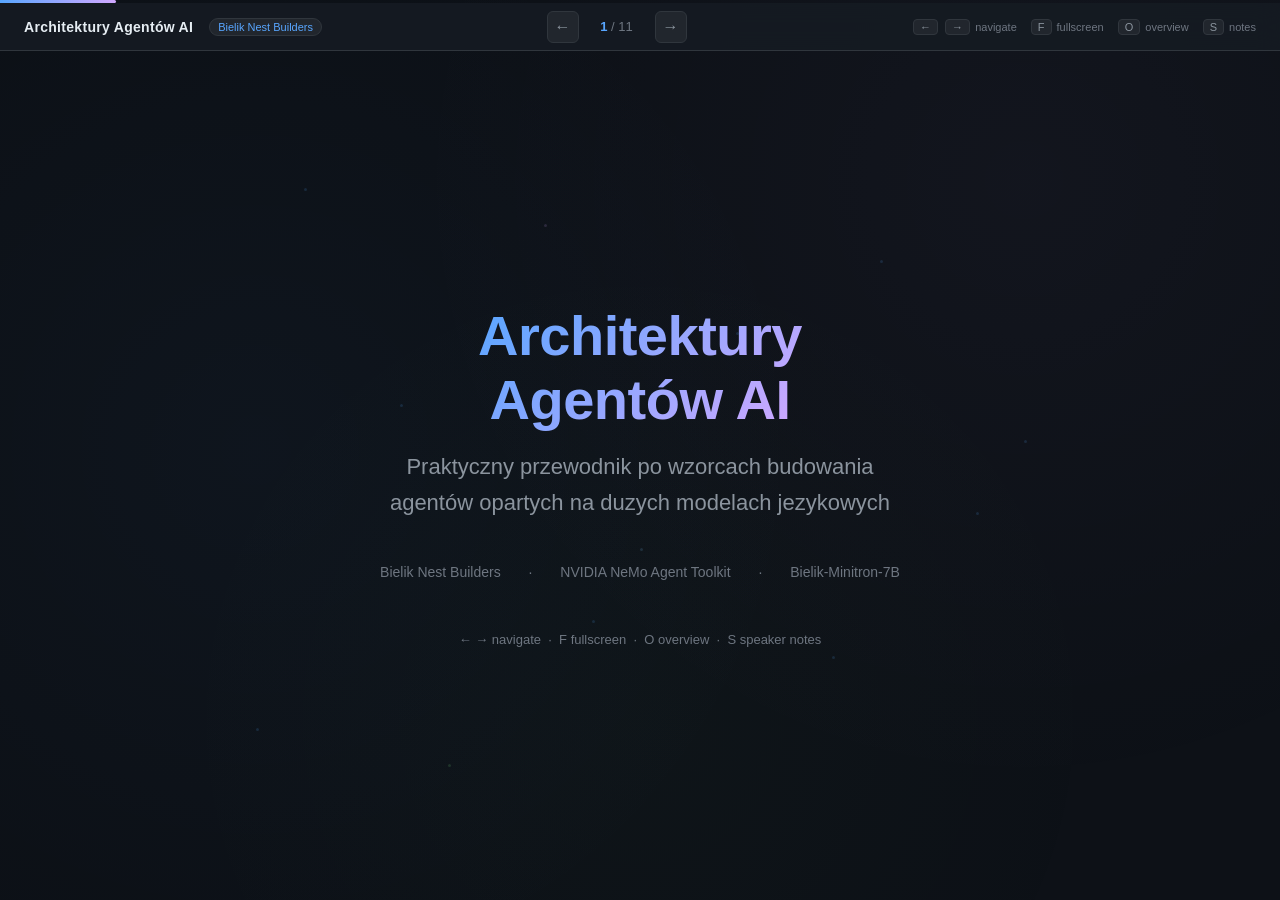
==== slides/presentation.html @ 04ffbb3c "slides" ====
<!DOCTYPE html>
<html lang="pl">
<head>
  <meta charset="UTF-8">
  <meta name="viewport" content="width=device-width, initial-scale=1.0">
  <title>Agent Architectures — Presentation</title>
  <meta name="description" content="Praktyczny przewodnik po wzorcach budowania agentow AI">
  <style>
/* ═══════════════════════════════════════════════
   Agent Architectures — Presentation Theme
   Dark theme inspired by GitHub Dark + AI vibes
   Enhanced with fragments, animations, speaker notes
   ═══════════════════════════════════════════════ */

:root {
  /* Core palette */
  --bg-primary: #0d1117;
  --bg-secondary: #161b22;
  --bg-tertiary: #21262d;
  --bg-code: #0d1117;

  /* Text */
  --text-primary: #e6edf3;
  --text-secondary: #8b949e;
  --text-muted: #6e7681;

  /* Accents */
  --accent-blue: #58a6ff;
  --accent-green: #7ee787;
  --accent-orange: #f0883e;
  --accent-red: #ff7b72;
  --accent-purple: #d2a8ff;
  --accent-cyan: #79c0ff;
  --accent-yellow: #e3b341;

  /* Borders */
  --border-default: #30363d;
  --border-muted: #21262d;

  /* Sizing */
  --slide-max-width: 960px;
  --slide-padding: 60px;
  --nav-height: 48px;

  /* Transitions */
  --transition-fast: 150ms ease;
  --transition-slide: 400ms cubic-bezier(0.16, 1, 0.3, 1);
}

/* ─── Reset & Base ─────────────────────────── */

*, *::before, *::after {
  margin: 0;
  padding: 0;
  box-sizing: border-box;
}

html, body {
  height: 100%;
  overflow: hidden;
  font-family: -apple-system, BlinkMacSystemFont, 'Segoe UI', 'Noto Sans',
    Helvetica, Arial, sans-serif, 'Apple Color Emoji', 'Segoe UI Emoji';
  background: var(--bg-primary);
  color: var(--text-primary);
  -webkit-font-smoothing: antialiased;
  -moz-osx-font-smoothing: grayscale;
}

/* ─── Animated Background Grid ─────────────── */

body::before {
  content: '';
  position: fixed;
  top: 0;
  left: 0;
  right: 0;
  bottom: 0;
  background-image:
    radial-gradient(circle at 20% 50%, rgba(88, 166, 255, 0.03) 0%, transparent 50%),
    radial-gradient(circle at 80% 20%, rgba(210, 168, 255, 0.03) 0%, transparent 50%),
    radial-gradient(circle at 50% 80%, rgba(126, 231, 135, 0.02) 0%, transparent 50%);
  pointer-events: none;
  z-index: 0;
}

/* ─── Progress Bar ─────────────────────────── */

.progress-bar {
  position: fixed;
  top: 0;
  left: 0;
  height: 3px;
  background: linear-gradient(90deg, var(--accent-blue), var(--accent-purple), var(--accent-blue));
  background-size: 200% 100%;
  animation: shimmer 3s ease-in-out infinite;
  transition: width var(--transition-fast);
  z-index: 100;
  border-radius: 0 2px 2px 0;
}

@keyframes shimmer {
  0%, 100% { background-position: 0% 50%; }
  50% { background-position: 100% 50%; }
}

/* ─── Fragment Progress Dots ───────────────── */

.fragment-indicator {
  position: fixed;
  bottom: 16px;
  left: 50%;
  transform: translateX(-50%);
  display: flex;
  gap: 6px;
  z-index: 95;
  padding: 6px 12px;
  background: rgba(22, 27, 34, 0.8);
  border-radius: 20px;
  border: 1px solid var(--border-muted);
  opacity: 0;
  transition: opacity 0.3s ease;
}

.fragment-indicator.visible {
  opacity: 1;
}

.fragment-dot {
  width: 8px;
  height: 8px;
  border-radius: 50%;
  background: var(--border-default);
  transition: all 0.3s ease;
}

.fragment-dot.revealed {
  background: var(--accent-blue);
  box-shadow: 0 0 6px rgba(88, 166, 255, 0.5);
}

.fragment-dot.current {
  background: var(--accent-purple);
  box-shadow: 0 0 8px rgba(210, 168, 255, 0.6);
  transform: scale(1.3);
}

/* ─── Navigation Bar ───────────────────────── */

.nav-bar {
  position: fixed;
  top: 3px;
  left: 0;
  right: 0;
  height: var(--nav-height);
  background: rgba(22, 27, 34, 0.95);
  backdrop-filter: blur(12px);
  border-bottom: 1px solid var(--border-default);
  display: flex;
  align-items: center;
  justify-content: space-between;
  padding: 0 24px;
  z-index: 90;
  user-select: none;
}

.nav-left {
  display: flex;
  align-items: center;
  gap: 16px;
}

.nav-title {
  font-size: 14px;
  font-weight: 600;
  color: var(--text-primary);
  letter-spacing: 0.3px;
}

.nav-badge {
  font-size: 11px;
  padding: 2px 8px;
  border-radius: 12px;
  background: var(--bg-tertiary);
  color: var(--accent-blue);
  border: 1px solid var(--border-default);
  font-weight: 500;
}

.nav-center {
  display: flex;
  align-items: center;
  gap: 8px;
}

.nav-btn {
  width: 32px;
  height: 32px;
  border: 1px solid var(--border-default);
  background: var(--bg-tertiary);
  color: var(--text-secondary);
  border-radius: 6px;
  cursor: pointer;
  display: flex;
  align-items: center;
  justify-content: center;
  font-size: 16px;
  transition: all var(--transition-fast);
}

.nav-btn:hover {
  background: var(--border-default);
  color: var(--text-primary);
}

.nav-btn:active {
  transform: scale(0.95);
}

.nav-counter {
  font-size: 13px;
  color: var(--text-muted);
  font-variant-numeric: tabular-nums;
  min-width: 60px;
  text-align: center;
}

.nav-counter .current {
  color: var(--accent-blue);
  font-weight: 600;
}

.nav-right {
  display: flex;
  align-items: center;
  gap: 12px;
}

.nav-shortcut {
  font-size: 11px;
  color: var(--text-muted);
}

.nav-shortcut kbd {
  display: inline-block;
  padding: 1px 6px;
  border: 1px solid var(--border-default);
  border-radius: 4px;
  background: var(--bg-tertiary);
  font-family: inherit;
  font-size: 11px;
  color: var(--text-secondary);
  margin: 0 2px;
}

/* ─── Slide Container ──────────────────────── */

.slide-viewport {
  position: fixed;
  top: calc(3px + var(--nav-height));
  left: 0;
  right: 0;
  bottom: 0;
  overflow: hidden;
}

.slide-container {
  position: absolute;
  top: 0;
  left: 0;
  width: 100%;
  height: 100%;
  display: flex;
  align-items: center;
  justify-content: center;
  transition: opacity var(--transition-slide), transform var(--transition-slide);
  padding: var(--slide-padding);
  overflow-y: auto;
}

.slide-container.loading {
  opacity: 0;
  transform: translateX(40px);
}

.slide-container.exit-left {
  opacity: 0;
  transform: translateX(-40px);
}

.slide-content {
  max-width: var(--slide-max-width);
  width: 100%;
  position: relative;
  z-index: 1;
}

/* ─── Fragment System ──────────────────────── */

.fragment {
  opacity: 0;
  transform: translateY(16px);
  transition: opacity 0.5s ease, transform 0.5s cubic-bezier(0.16, 1, 0.3, 1);
  pointer-events: none;
}

.fragment.revealed {
  opacity: 1;
  transform: translateY(0);
  pointer-events: auto;
}

/* Staggered delays for sequential reveals */
.fragment.revealed:nth-of-type(1) { transition-delay: 0ms; }
.fragment.revealed:nth-of-type(2) { transition-delay: 80ms; }
.fragment.revealed:nth-of-type(3) { transition-delay: 160ms; }
.fragment.revealed:nth-of-type(4) { transition-delay: 240ms; }
.fragment.revealed:nth-of-type(5) { transition-delay: 320ms; }
.fragment.revealed:nth-of-type(6) { transition-delay: 400ms; }

/* Fragment variants */
.fragment.fade-left {
  transform: translateX(-24px);
}
.fragment.fade-left.revealed {
  transform: translateX(0);
}

.fragment.fade-right {
  transform: translateX(24px);
}
.fragment.fade-right.revealed {
  transform: translateX(0);
}

.fragment.scale-in {
  transform: scale(0.9);
}
.fragment.scale-in.revealed {
  transform: scale(1);
}

.fragment.highlight-on-reveal.revealed {
  animation: highlightPulse 1s ease;
}

@keyframes highlightPulse {
  0% { box-shadow: 0 0 0 0 rgba(88, 166, 255, 0.4); }
  50% { box-shadow: 0 0 20px 4px rgba(88, 166, 255, 0.2); }
  100% { box-shadow: none; }
}

/* ─── Slide Typography ─────────────────────── */

.slide-content h1 {
  font-size: 48px;
  font-weight: 700;
  line-height: 1.15;
  margin-bottom: 20px;
  letter-spacing: -0.5px;
}

.slide-content h2 {
  font-size: 36px;
  font-weight: 700;
  line-height: 1.2;
  margin-bottom: 16px;
  color: var(--accent-blue);
}

.slide-content h3 {
  font-size: 22px;
  font-weight: 600;
  line-height: 1.3;
  margin-bottom: 12px;
  color: var(--accent-cyan);
}

.slide-content p {
  font-size: 18px;
  line-height: 1.65;
  color: var(--text-secondary);
  margin-bottom: 16px;
}

.slide-content ul, .slide-content ol {
  font-size: 17px;
  line-height: 1.7;
  color: var(--text-secondary);
  margin-bottom: 16px;
  padding-left: 24px;
}

.slide-content li {
  margin-bottom: 6px;
}

.slide-content strong {
  color: var(--text-primary);
  font-weight: 600;
}

.slide-content em {
  color: var(--accent-purple);
  font-style: italic;
}

/* ─── Gradient Text Effect ─────────────────── */

.gradient-text {
  background: linear-gradient(135deg, var(--accent-blue), var(--accent-purple), var(--accent-cyan));
  -webkit-background-clip: text;
  -webkit-text-fill-color: transparent;
  background-clip: text;
}

/* ─── Code & Diagrams ──────────────────────── */

pre.diagram {
  background: var(--bg-code);
  border: 1px solid var(--border-default);
  border-radius: 8px;
  padding: 20px 24px;
  font-family: 'SF Mono', 'Fira Code', 'Cascadia Code', 'Consolas', monospace;
  font-size: 13px;
  line-height: 1.55;
  color: var(--text-primary);
  overflow-x: auto;
  margin-bottom: 20px;
  white-space: pre;
  position: relative;
}

pre.diagram::before {
  content: '';
  position: absolute;
  top: 0;
  left: 0;
  right: 0;
  height: 2px;
  background: linear-gradient(90deg, var(--accent-blue), var(--accent-purple));
  border-radius: 8px 8px 0 0;
}

pre.config {
  background: var(--bg-code);
  border: 1px solid #1a3a2a;
  border-radius: 8px;
  padding: 16px 20px;
  font-family: 'SF Mono', 'Fira Code', 'Cascadia Code', 'Consolas', monospace;
  font-size: 13px;
  line-height: 1.55;
  color: var(--accent-green);
  overflow-x: auto;
  margin-bottom: 20px;
  white-space: pre;
  position: relative;
}

pre.config::before {
  content: 'NAT Config';
  position: absolute;
  top: -1px;
  right: 12px;
  font-size: 10px;
  text-transform: uppercase;
  letter-spacing: 0.5px;
  color: var(--accent-green);
  background: var(--bg-code);
  padding: 2px 8px;
  border: 1px solid #1a3a2a;
  border-top: none;
  border-radius: 0 0 4px 4px;
}

/* ─── Animated diagram lines ───────────────── */

.diagram-animated {
  position: relative;
}

.diagram-animated .diagram-line {
  opacity: 0;
  animation: diagramLineIn 0.4s ease forwards;
}

@keyframes diagramLineIn {
  from { opacity: 0; transform: translateX(-8px); }
  to { opacity: 1; transform: translateX(0); }
}

/* ─── Callout Boxes ─────────────────────────── */

.callout {
  border-radius: 8px;
  padding: 16px 20px;
  margin-bottom: 20px;
  border-left: 4px solid;
  position: relative;
  overflow: hidden;
}

.callout::after {
  content: '';
  position: absolute;
  top: 0;
  right: 0;
  width: 60%;
  height: 100%;
  background: linear-gradient(90deg, transparent, rgba(255,255,255,0.02));
  pointer-events: none;
}

.callout-info {
  background: rgba(88, 166, 255, 0.08);
  border-color: var(--accent-blue);
}

.callout-info p {
  color: var(--accent-blue);
}

.callout-tip {
  background: rgba(126, 231, 135, 0.08);
  border-color: var(--accent-green);
}

.callout-tip p {
  color: var(--accent-green);
}

.callout-warning {
  background: rgba(240, 136, 62, 0.08);
  border-color: var(--accent-orange);
}

.callout-warning p {
  color: var(--accent-orange);
}

/* Pulsing callout for "we use this!" highlights */
.callout-pulse {
  animation: calloutPulse 2s ease-in-out infinite;
}

@keyframes calloutPulse {
  0%, 100% { box-shadow: 0 0 0 0 rgba(126, 231, 135, 0.2); }
  50% { box-shadow: 0 0 16px 2px rgba(126, 231, 135, 0.15); }
}

/* ─── Two-Column Layout ────────────────────── */

.two-columns {
  display: grid;
  grid-template-columns: 1fr 1fr;
  gap: 24px;
  margin-bottom: 20px;
}

.column h4 {
  font-size: 16px;
  font-weight: 600;
  margin-bottom: 10px;
  text-transform: uppercase;
  letter-spacing: 0.5px;
}

.column.strengths h4 {
  color: var(--accent-green);
}

.column.weaknesses h4 {
  color: var(--accent-orange);
}

.column ul {
  list-style: none;
  padding-left: 0;
}

.column li {
  padding-left: 20px;
  position: relative;
  font-size: 15px;
}

.column.strengths li::before {
  content: '\2713';
  position: absolute;
  left: 0;
  color: var(--accent-green);
  font-weight: 700;
}

.column.weaknesses li::before {
  content: '\2717';
  position: absolute;
  left: 0;
  color: var(--accent-orange);
  font-weight: 700;
}

/* ─── Steps / Numbered Flow ────────────────── */

.steps {
  counter-reset: step;
  list-style: none;
  padding-left: 0;
  margin-bottom: 20px;
}

.steps li {
  counter-increment: step;
  padding: 10px 16px 10px 48px;
  position: relative;
  margin-bottom: 6px;
  background: var(--bg-secondary);
  border-radius: 6px;
  border: 1px solid var(--border-muted);
  font-size: 15px;
  color: var(--text-secondary);
}

.steps li::before {
  content: counter(step);
  position: absolute;
  left: 14px;
  top: 10px;
  width: 24px;
  height: 24px;
  border-radius: 50%;
  background: var(--accent-blue);
  color: var(--bg-primary);
  font-size: 13px;
  font-weight: 700;
  display: flex;
  align-items: center;
  justify-content: center;
}

/* ─── Comparison Table ─────────────────────── */

.comparison-table {
  width: 100%;
  border-collapse: separate;
  border-spacing: 0;
  font-size: 14px;
  margin-bottom: 20px;
  border: 1px solid var(--border-default);
  border-radius: 8px;
  overflow: hidden;
}

.comparison-table th {
  background: var(--bg-tertiary);
  color: var(--text-primary);
  font-weight: 600;
  padding: 12px 16px;
  text-align: left;
  border-bottom: 1px solid var(--border-default);
  font-size: 13px;
  text-transform: uppercase;
  letter-spacing: 0.5px;
}

.comparison-table td {
  padding: 10px 16px;
  border-bottom: 1px solid var(--border-muted);
  color: var(--text-secondary);
  transition: all 0.2s ease;
}

.comparison-table tr:last-child td {
  border-bottom: none;
}

.comparison-table tr:hover td {
  background: rgba(88, 166, 255, 0.06);
}

.comparison-table td:first-child {
  font-weight: 600;
  color: var(--accent-blue);
}

/* Color-coded cells */
.rating-low { color: var(--accent-green) !important; font-weight: 600; }
.rating-medium { color: var(--accent-orange) !important; }
.rating-high { color: var(--accent-red) !important; font-weight: 600; }
.rating-very-high { color: var(--accent-red) !important; font-weight: 700; }

/* Row animation */
.comparison-table tr {
  transition: all 0.3s ease;
}

.comparison-table tr.row-reveal {
  opacity: 0;
  transform: translateX(-12px);
}

.comparison-table tr.row-revealed {
  opacity: 1;
  transform: translateX(0);
}

/* ─── Title Slide Specific ─────────────────── */

.title-slide {
  text-align: center;
  display: flex;
  flex-direction: column;
  align-items: center;
  justify-content: center;
  min-height: 80vh;
}

.title-slide h1 {
  font-size: 56px;
  background: linear-gradient(135deg, var(--accent-blue), var(--accent-purple));
  -webkit-background-clip: text;
  -webkit-text-fill-color: transparent;
  background-clip: text;
  margin-bottom: 16px;
}

.title-slide .subtitle {
  font-size: 22px;
  color: var(--text-secondary);
  margin-bottom: 40px;
  max-width: 600px;
}

.title-slide .meta {
  font-size: 14px;
  color: var(--text-muted);
}

.title-slide .meta span {
  margin: 0 12px;
}

/* Animated dots background for title */
.title-dots {
  position: absolute;
  top: 0;
  left: 0;
  right: 0;
  bottom: 0;
  overflow: hidden;
  pointer-events: none;
  z-index: 0;
}

.title-dot {
  position: absolute;
  width: 3px;
  height: 3px;
  border-radius: 50%;
  background: var(--accent-blue);
  opacity: 0.15;
  animation: float 6s ease-in-out infinite;
}

@keyframes float {
  0%, 100% { transform: translateY(0) scale(1); opacity: 0.15; }
  50% { transform: translateY(-20px) scale(1.5); opacity: 0.3; }
}

/* Typing effect for subtitle */
.typing-cursor::after {
  content: '|';
  animation: blink 1s step-end infinite;
  color: var(--accent-blue);
}

@keyframes blink {
  0%, 100% { opacity: 1; }
  50% { opacity: 0; }
}

/* ─── Spectrum / Timeline ──────────────────── */

.spectrum {
  display: flex;
  align-items: center;
  gap: 0;
  margin: 30px 0;
  position: relative;
  padding: 20px 0;
}

.spectrum-item {
  flex: 1;
  text-align: center;
  padding: 14px 8px;
  background: var(--bg-secondary);
  border: 1px solid var(--border-default);
  position: relative;
  font-size: 13px;
  color: var(--text-secondary);
  transition: all 0.3s ease;
  cursor: pointer;
}

.spectrum-item:first-child {
  border-radius: 8px 0 0 8px;
}

.spectrum-item:last-child {
  border-radius: 0 8px 8px 0;
}

.spectrum-item + .spectrum-item {
  border-left: none;
}

.spectrum-item:hover {
  background: var(--bg-tertiary);
  color: var(--text-primary);
  z-index: 1;
  transform: translateY(-2px);
  box-shadow: 0 4px 12px rgba(0, 0, 0, 0.3);
}

.spectrum-item .name {
  font-weight: 600;
  color: var(--accent-blue);
  display: block;
  margin-bottom: 4px;
  font-size: 14px;
}

.spectrum-item .detail {
  font-size: 11px;
  color: var(--text-muted);
}

.spectrum-label {
  display: flex;
  justify-content: space-between;
  font-size: 12px;
  color: var(--text-muted);
  margin-top: 8px;
  text-transform: uppercase;
  letter-spacing: 1px;
}

/* ─── Multi-agent sub-patterns grid ────────── */

.patterns-grid {
  display: grid;
  grid-template-columns: 1fr 1fr;
  gap: 16px;
  margin-bottom: 20px;
}

.pattern-card {
  background: var(--bg-secondary);
  border: 1px solid var(--border-default);
  border-radius: 8px;
  padding: 16px;
  transition: all 0.3s ease;
  position: relative;
  overflow: hidden;
}

.pattern-card::before {
  content: '';
  position: absolute;
  top: 0;
  left: 0;
  right: 0;
  height: 2px;
  background: linear-gradient(90deg, transparent, var(--accent-blue), transparent);
  opacity: 0;
  transition: opacity 0.3s ease;
}

.pattern-card:hover {
  border-color: var(--accent-blue);
  transform: translateY(-2px);
  box-shadow: 0 8px 24px rgba(0, 0, 0, 0.3);
}

.pattern-card:hover::before {
  opacity: 1;
}

.pattern-card h4 {
  font-size: 16px;
  color: var(--accent-blue);
  margin-bottom: 8px;
}

.pattern-card pre.diagram {
  font-size: 11px;
  padding: 12px;
  margin-bottom: 8px;
}

.pattern-card p {
  font-size: 13px;
  margin-bottom: 0;
}

/* ─── Takeaway Cards ───────────────────────── */

.takeaway-grid {
  display: grid;
  grid-template-columns: 1fr 1fr;
  gap: 14px;
  margin-bottom: 24px;
}

.takeaway-card {
  background: var(--bg-secondary);
  border: 1px solid var(--border-default);
  border-radius: 8px;
  padding: 16px;
  display: flex;
  align-items: flex-start;
  gap: 12px;
  transition: all 0.3s ease;
}

.takeaway-card:hover {
  border-color: var(--accent-blue);
  transform: translateY(-1px);
  box-shadow: 0 4px 12px rgba(0, 0, 0, 0.2);
}

.takeaway-icon {
  font-size: 20px;
  flex-shrink: 0;
  width: 36px;
  height: 36px;
  display: flex;
  align-items: center;
  justify-content: center;
  border-radius: 8px;
  background: var(--bg-tertiary);
}

.takeaway-card h4 {
  font-size: 14px;
  color: var(--text-primary);
  margin-bottom: 4px;
}

.takeaway-card p {
  font-size: 13px;
  margin: 0;
  color: var(--text-muted);
}

/* ─── Workshop badge ───────────────────────── */

.workshop-badge {
  display: inline-block;
  padding: 8px 16px;
  border-radius: 8px;
  background: rgba(126, 231, 135, 0.1);
  border: 1px solid rgba(126, 231, 135, 0.3);
  color: var(--accent-green);
  font-size: 14px;
  font-weight: 600;
  margin-top: 8px;
}

/* ─── Overview Slide ───────────────────────── */

.overview-question {
  font-size: 28px;
  color: var(--accent-purple);
  font-weight: 700;
  margin-bottom: 24px;
  line-height: 1.3;
}

.definition-box {
  background: var(--bg-secondary);
  border: 1px solid var(--border-default);
  border-radius: 8px;
  padding: 20px 24px;
  margin-bottom: 24px;
  position: relative;
}

.definition-box::before {
  content: '';
  position: absolute;
  top: 0;
  left: 0;
  bottom: 0;
  width: 3px;
  background: linear-gradient(180deg, var(--accent-purple), var(--accent-blue));
  border-radius: 8px 0 0 8px;
}

.definition-box p {
  font-size: 18px;
  margin: 0;
  color: var(--text-primary);
}

/* ─── Slide number badge ───────────────────── */

.slide-number-badge {
  display: inline-flex;
  align-items: center;
  justify-content: center;
  width: 40px;
  height: 40px;
  border-radius: 50%;
  background: linear-gradient(135deg, var(--accent-blue), var(--accent-purple));
  color: white;
  font-weight: 700;
  font-size: 18px;
  margin-bottom: 16px;
  box-shadow: 0 0 16px rgba(88, 166, 255, 0.2);
}

/* ─── Counter Badge ────────────────────────── */

.counter-badge {
  display: inline-flex;
  align-items: center;
  gap: 6px;
  padding: 4px 12px;
  border-radius: 20px;
  font-size: 13px;
  font-weight: 600;
  margin-left: 12px;
}

.counter-badge.green {
  background: rgba(126, 231, 135, 0.1);
  border: 1px solid rgba(126, 231, 135, 0.3);
  color: var(--accent-green);
}

.counter-badge.orange {
  background: rgba(240, 136, 62, 0.1);
  border: 1px solid rgba(240, 136, 62, 0.3);
  color: var(--accent-orange);
}

.counter-badge.blue {
  background: rgba(88, 166, 255, 0.1);
  border: 1px solid rgba(88, 166, 255, 0.3);
  color: var(--accent-blue);
}

/* ─── Speaker Notes Panel ──────────────────── */

.speaker-notes {
  position: fixed;
  bottom: 0;
  left: 0;
  right: 0;
  background: rgba(22, 27, 34, 0.98);
  backdrop-filter: blur(12px);
  border-top: 1px solid var(--border-default);
  padding: 16px 24px;
  z-index: 95;
  transform: translateY(100%);
  transition: transform 0.3s cubic-bezier(0.16, 1, 0.3, 1);
  max-height: 30vh;
  overflow-y: auto;
}

.speaker-notes.visible {
  transform: translateY(0);
}

.speaker-notes-header {
  display: flex;
  align-items: center;
  justify-content: space-between;
  margin-bottom: 8px;
}

.speaker-notes-label {
  font-size: 11px;
  text-transform: uppercase;
  letter-spacing: 1px;
  color: var(--accent-purple);
  font-weight: 600;
}

.speaker-notes-time {
  font-size: 11px;
  color: var(--text-muted);
}

.speaker-notes p {
  font-size: 14px;
  line-height: 1.6;
  color: var(--text-secondary);
  margin-bottom: 0;
}

.speaker-notes ul {
  font-size: 13px;
  color: var(--text-secondary);
  padding-left: 20px;
  margin-top: 8px;
}

.speaker-notes li {
  margin-bottom: 4px;
}

/* ─── Go-to slide overlay ──────────────────── */

.goto-overlay {
  display: none;
  position: fixed;
  top: 0;
  left: 0;
  right: 0;
  bottom: 0;
  background: rgba(13, 17, 23, 0.85);
  backdrop-filter: blur(4px);
  z-index: 200;
  align-items: center;
  justify-content: center;
}

.goto-overlay.active {
  display: flex;
}

.goto-box {
  background: var(--bg-secondary);
  border: 1px solid var(--border-default);
  border-radius: 12px;
  padding: 32px;
  text-align: center;
  min-width: 320px;
}

.goto-box h3 {
  color: var(--text-primary);
  font-size: 18px;
  margin-bottom: 16px;
}

.goto-input {
  width: 100%;
  padding: 12px 16px;
  font-size: 24px;
  text-align: center;
  background: var(--bg-primary);
  border: 1px solid var(--border-default);
  border-radius: 8px;
  color: var(--text-primary);
  outline: none;
  font-variant-numeric: tabular-nums;
}

.goto-input:focus {
  border-color: var(--accent-blue);
}

/* ─── Overview grid ────────────────────────── */

.overview-overlay {
  display: none;
  position: fixed;
  top: 0;
  left: 0;
  right: 0;
  bottom: 0;
  background: rgba(13, 17, 23, 0.95);
  backdrop-filter: blur(4px);
  z-index: 200;
  overflow-y: auto;
  padding: 60px 40px;
}

.overview-overlay.active {
  display: block;
}

.overview-grid {
  display: grid;
  grid-template-columns: repeat(auto-fill, minmax(280px, 1fr));
  gap: 16px;
  max-width: 1200px;
  margin: 0 auto;
}

.overview-card {
  background: var(--bg-secondary);
  border: 1px solid var(--border-default);
  border-radius: 8px;
  padding: 20px;
  cursor: pointer;
  transition: all var(--transition-fast);
}

.overview-card:hover {
  border-color: var(--accent-blue);
  background: var(--bg-tertiary);
  transform: translateY(-2px);
  box-shadow: 0 8px 24px rgba(0, 0, 0, 0.3);
}

.overview-card .card-num {
  font-size: 12px;
  color: var(--text-muted);
  margin-bottom: 6px;
}

.overview-card .card-title {
  font-size: 16px;
  font-weight: 600;
  color: var(--text-primary);
}

/* ─── Slide Entrance Animations ────────────── */

@keyframes fadeInUp {
  from {
    opacity: 0;
    transform: translateY(20px);
  }
  to {
    opacity: 1;
    transform: translateY(0);
  }
}

.slide-content > *:not(.fragment):not(.title-dots) {
  animation: fadeInUp 0.5s ease both;
}

.slide-content > *:not(.fragment):not(.title-dots):nth-child(1) { animation-delay: 0.05s; }
.slide-content > *:not(.fragment):not(.title-dots):nth-child(2) { animation-delay: 0.12s; }
.slide-content > *:not(.fragment):not(.title-dots):nth-child(3) { animation-delay: 0.19s; }
.slide-content > *:not(.fragment):not(.title-dots):nth-child(4) { animation-delay: 0.26s; }
.slide-content > *:not(.fragment):not(.title-dots):nth-child(5) { animation-delay: 0.33s; }
.slide-content > *:not(.fragment):not(.title-dots):nth-child(6) { animation-delay: 0.40s; }
.slide-content > *:not(.fragment):not(.title-dots):nth-child(7) { animation-delay: 0.47s; }
.slide-content > *:not(.fragment):not(.title-dots):nth-child(8) { animation-delay: 0.54s; }

/* ─── Quality Meter (for Reflexion slide) ──── */

.quality-meter {
  display: flex;
  align-items: center;
  gap: 8px;
  margin: 12px 0;
}

.quality-bar {
  flex: 1;
  height: 8px;
  background: var(--bg-tertiary);
  border-radius: 4px;
  overflow: hidden;
}

.quality-fill {
  height: 100%;
  border-radius: 4px;
  transition: width 0.8s cubic-bezier(0.16, 1, 0.3, 1);
  background: linear-gradient(90deg, var(--accent-red), var(--accent-orange), var(--accent-green));
}

.quality-label {
  font-size: 12px;
  color: var(--text-muted);
  min-width: 60px;
  text-align: right;
}

/* ─── Exercise Badge ───────────────────────── */

.exercise-badge {
  display: inline-flex;
  align-items: center;
  gap: 6px;
  padding: 6px 14px;
  border-radius: 20px;
  font-size: 13px;
  font-weight: 600;
  background: rgba(88, 166, 255, 0.1);
  border: 1px solid rgba(88, 166, 255, 0.3);
  color: var(--accent-blue);
  margin-bottom: 12px;
}

/* ─── Arrow Flow ───────────────────────────── */

.flow-arrow {
  display: flex;
  justify-content: center;
  padding: 4px 0;
  color: var(--accent-blue);
  font-size: 20px;
  animation: arrowPulse 1.5s ease-in-out infinite;
}

@keyframes arrowPulse {
  0%, 100% { opacity: 0.5; }
  50% { opacity: 1; }
}

/* ─── Responsive ───────────────────────────── */

@media (max-width: 768px) {
  :root {
    --slide-padding: 24px;
  }

  .slide-content h1 { font-size: 32px; }
  .slide-content h2 { font-size: 24px; }
  .slide-content h3 { font-size: 18px; }
  .slide-content p { font-size: 15px; }

  .two-columns {
    grid-template-columns: 1fr;
  }

  .patterns-grid {
    grid-template-columns: 1fr;
  }

  .takeaway-grid {
    grid-template-columns: 1fr;
  }

  .spectrum {
    flex-wrap: wrap;
  }

  .spectrum-item {
    flex: none;
    width: calc(50% - 4px);
    border-radius: 6px !important;
    margin-bottom: 6px;
  }

  .title-slide h1 { font-size: 36px; }
  .title-slide .subtitle { font-size: 17px; }

  .nav-shortcut { display: none; }

  pre.diagram, pre.config {
    font-size: 11px;
    padding: 12px 16px;
  }

  .comparison-table {
    font-size: 12px;
  }

  .comparison-table th, .comparison-table td {
    padding: 8px 10px;
  }

  .speaker-notes {
    max-height: 25vh;
  }

  .fragment-indicator {
    bottom: 8px;
  }
}

  </style>
</head>
<body>

  <!-- Embedded slide data (for file:// protocol support) -->
  <script type="application/json" id="embedded-slides-data">
{"slide-00-title.html": "<div class=\"slide-content title-slide\">\n  <!-- Animated background dots -->\n  <div class=\"title-dots\">\n    <div class=\"title-dot\" style=\"top:10%;left:15%;animation-delay:0s\"></div>\n    <div class=\"title-dot\" style=\"top:20%;left:75%;animation-delay:1s\"></div>\n    <div class=\"title-dot\" style=\"top:40%;left:25%;animation-delay:2s\"></div>\n    <div class=\"title-dot\" style=\"top:55%;left:85%;animation-delay:0.5s\"></div>\n    <div class=\"title-dot\" style=\"top:70%;left:45%;animation-delay:1.5s\"></div>\n    <div class=\"title-dot\" style=\"top:85%;left:10%;animation-delay:3s\"></div>\n    <div class=\"title-dot\" style=\"top:30%;left:60%;animation-delay:2.5s\"></div>\n    <div class=\"title-dot\" style=\"top:75%;left:70%;animation-delay:0.8s\"></div>\n    <div class=\"title-dot\" style=\"top:15%;left:40%;animation-delay:1.8s;background:var(--accent-purple)\"></div>\n    <div class=\"title-dot\" style=\"top:60%;left:50%;animation-delay:3.5s;background:var(--accent-cyan)\"></div>\n    <div class=\"title-dot\" style=\"top:45%;left:90%;animation-delay:2.2s\"></div>\n    <div class=\"title-dot\" style=\"top:90%;left:30%;animation-delay:1.2s;background:var(--accent-green)\"></div>\n  </div>\n\n  <h1>Architektury<br>Agent&oacute;w AI</h1>\n  <p class=\"subtitle\">Praktyczny przewodnik po wzorcach budowania<br>agent&oacute;w opartych na duzych modelach jezykowych</p>\n  <p class=\"meta\">\n    <span>Bielik Nest Builders</span>\n    <span>&middot;</span>\n    <span>NVIDIA NeMo Agent Toolkit</span>\n    <span>&middot;</span>\n    <span>Bielik-Minitron-7B</span>\n  </p>\n\n  <div style=\"margin-top:32px;opacity:0.5;font-size:13px;color:var(--text-muted);\">\n    &larr; &rarr; navigate &nbsp;&middot;&nbsp; F fullscreen &nbsp;&middot;&nbsp; O overview &nbsp;&middot;&nbsp; S speaker notes\n  </div>\n</div>\n", "slide-01-overview.html": "<div class=\"slide-content\">\n  <p class=\"overview-question\">Co to jest architektura agenta?</p>\n\n  <div class=\"definition-box fragment\">\n    <p><strong>Architektura agenta</strong> to wzorzec organizacji interakcji miedzy modelem jezykowym (LLM) a narzedziami &mdash; okresla, <em>kiedy</em> model mysli, <em>kiedy</em> dziala i <em>jak</em> laczy wyniki w ostateczna odpowiedz.</p>\n  </div>\n\n  <h3 class=\"fragment\">Spektrum zlozonosci</h3>\n  <div class=\"spectrum fragment\">\n    <div class=\"spectrum-item\" data-slide=\"3\">\n      <span class=\"name\">Tool Calling</span>\n      <span class=\"detail\">1 krok</span>\n    </div>\n    <div class=\"spectrum-item\" data-slide=\"2\">\n      <span class=\"name\">ReAct</span>\n      <span class=\"detail\">N krok&oacute;w</span>\n    </div>\n    <div class=\"spectrum-item\" data-slide=\"4\">\n      <span class=\"name\">ReWOO</span>\n      <span class=\"detail\">Plan + Solve</span>\n    </div>\n    <div class=\"spectrum-item\" data-slide=\"5\">\n      <span class=\"name\">Plan &amp; Execute</span>\n      <span class=\"detail\">Dekompozycja</span>\n    </div>\n    <div class=\"spectrum-item\" data-slide=\"6\">\n      <span class=\"name\">Reflexion</span>\n      <span class=\"detail\">Samokrytyka</span>\n    </div>\n    <div class=\"spectrum-item\" data-slide=\"7\">\n      <span class=\"name\">LATS</span>\n      <span class=\"detail\">Drzewo</span>\n    </div>\n    <div class=\"spectrum-item\" data-slide=\"8\">\n      <span class=\"name\">Multi-Agent</span>\n      <span class=\"detail\">Orkiestracja</span>\n    </div>\n  </div>\n  <div class=\"spectrum-label fragment\">\n    <span>Prostsze &bull; Szybsze &bull; Tansze</span>\n    <span>Bardziej zlozone &bull; Elastyczne &bull; Kosztowne</span>\n  </div>\n\n  <div class=\"callout callout-info fragment\">\n    <p>Dzisiaj om&oacute;wimy kazda z tych architektur &mdash; od najprostszej po najbardziej zaawansowana. <strong>Kliknij na element spectrum</strong> aby przeskoczyc do odpowiedniego slidu.</p>\n  </div>\n</div>\n", "slide-02-react.html": "<div class=\"slide-content\">\n  <div class=\"slide-number-badge\">1</div>\n  <h2>ReAct <span class=\"gradient-text\">(Reasoning + Acting)</span></h2>\n  <p>Agent przeplata <strong>myslenie</strong> i <strong>dzialanie</strong> w petli. Kazdy krok: model rozumuje, wykonuje akcje, obserwuje wynik, i rozumuje ponownie.</p>\n\n  <pre class=\"diagram fragment\">User: \"Kim byl Mikolaj Kopernik?\"\n\n&#9484;&#9472;&#9472; LLM &#9472;&#9472;&#9472;&#9472;&#9472;&#9472;&#9472;&#9472;&#9472;&#9472;&#9472;&#9472;&#9472;&#9472;&#9472;&#9472;&#9472;&#9472;&#9472;&#9472;&#9472;&#9472;&#9472;&#9472;&#9472;&#9472;&#9472;&#9472;&#9472;&#9472;&#9472;&#9472;&#9472;&#9472;&#9472;&#9472;&#9472;&#9472;&#9472;&#9472;&#9472;&#9472;&#9472;&#9472;&#9488;\n&#9474; Thought: I need to search Wikipedia for Copernicus  &#9474;\n&#9474; Action: wiki_search(\"Mikolaj Kopernik\")             &#9474;\n&#9492;&#9472;&#9472;&#9472;&#9472;&#9472;&#9472;&#9472;&#9472;&#9472;&#9472;&#9472;&#9472;&#9472;&#9472;&#9472;&#9472;&#9472;&#9472;&#9472;&#9472;&#9472;&#9472;&#9472;&#9472;&#9472;&#9472;&#9472;&#9472;&#9472;&#9472;&#9472;&#9472;&#9472;&#9472;&#9472;&#9472;&#9472;&#9472;&#9472;&#9472;&#9472;&#9472;&#9472;&#9472;&#9472;&#9472;&#9472;&#9472;&#9472;&#9472;&#9472;&#9472;&#9496;\n                      &#9474;\n                      &#9660;\n              &#9484;&#9472;&#9472;&#9472;&#9472;&#9472;&#9472;&#9472;&#9472;&#9472;&#9472;&#9472;&#9488;\n              &#9474; Tool: search &#9474; &#9472;&#9472;&#8594; returns Wikipedia article\n              &#9492;&#9472;&#9472;&#9472;&#9472;&#9472;&#9472;&#9472;&#9472;&#9472;&#9472;&#9472;&#9496;</pre>\n\n  <pre class=\"diagram fragment\">&#9484;&#9472;&#9472; LLM &#9472;&#9472;&#9472;&#9472;&#9472;&#9472;&#9472;&#9472;&#9472;&#9472;&#9472;&#9472;&#9472;&#9472;&#9472;&#9472;&#9472;&#9472;&#9472;&#9472;&#9472;&#9472;&#9472;&#9472;&#9472;&#9472;&#9472;&#9472;&#9472;&#9472;&#9472;&#9472;&#9472;&#9472;&#9472;&#9472;&#9472;&#9472;&#9472;&#9472;&#9472;&#9472;&#9472;&#9488;\n&#9474; Observation: [Wikipedia content about Copernicus]   &#9474;\n&#9474; Thought: I now have enough information              &#9474;\n&#9474; Final Answer: Mikolaj Kopernik byl...               &#9474;\n&#9492;&#9472;&#9472;&#9472;&#9472;&#9472;&#9472;&#9472;&#9472;&#9472;&#9472;&#9472;&#9472;&#9472;&#9472;&#9472;&#9472;&#9472;&#9472;&#9472;&#9472;&#9472;&#9472;&#9472;&#9472;&#9472;&#9472;&#9472;&#9472;&#9472;&#9472;&#9472;&#9472;&#9472;&#9472;&#9472;&#9472;&#9472;&#9472;&#9472;&#9472;&#9472;&#9472;&#9472;&#9472;&#9472;&#9472;&#9472;&#9472;&#9472;&#9472;&#9472;&#9472;&#9496;</pre>\n\n  <div class=\"two-columns fragment\">\n    <div class=\"column strengths\">\n      <h4>Zalety</h4>\n      <ul>\n        <li>Transparentny &mdash; kazdy krok rozumowania widoczny</li>\n        <li>Elastyczny &mdash; model adaptuje plan do wynik&oacute;w</li>\n        <li>Dziala z modelami tekstowymi (jak Bielik 7B)</li>\n      </ul>\n    </div>\n    <div class=\"column weaknesses\">\n      <h4>Wady</h4>\n      <ul>\n        <li>Token-heavy &mdash; pelna historia w kazdym zapytaniu</li>\n        <li>Moze zapetlic sie bez Final Answer</li>\n        <li>Sekwencyjny &mdash; narzedzia jedno po drugim</li>\n      </ul>\n    </div>\n  </div>\n\n  <pre class=\"config fragment\">workflow:\n  _type: react_agent\n  tool_names: [wiki_search, current_datetime]\n  llm_name: bielik\n  max_tool_calls: 5</pre>\n\n  <div class=\"callout callout-tip callout-pulse fragment\">\n    <p><strong>Uzywamy w tym warsztacie!</strong> ReAct dziala niezawodnie z Bielik-Minitron-7B bez natywnego wsparcia tool calling. Cwiczenia 1&ndash;4 w Part 2.</p>\n  </div>\n</div>\n", "slide-03-tool-calling.html": "<div class=\"slide-content\">\n  <div class=\"slide-number-badge\">2</div>\n  <h2>Tool Calling Agent <span class=\"counter-badge green\">vs ReAct</span></h2>\n  <p>Model uzywa <strong>natywnego API</strong> do wywolywania funkcji &mdash; strukturalne JSON zamiast parsowania tekstu.</p>\n\n  <pre class=\"diagram fragment\">User: \"Jaka jest pogoda w Warszawie?\"\n\n&#9484;&#9472;&#9472; LLM &#9472;&#9472;&#9472;&#9472;&#9472;&#9472;&#9472;&#9472;&#9472;&#9472;&#9472;&#9472;&#9472;&#9472;&#9472;&#9472;&#9472;&#9472;&#9472;&#9472;&#9472;&#9472;&#9472;&#9472;&#9472;&#9472;&#9472;&#9472;&#9472;&#9472;&#9472;&#9472;&#9472;&#9472;&#9472;&#9472;&#9472;&#9472;&#9472;&#9472;&#9472;&#9472;&#9472;&#9488;\n&#9474; Returns structured tool_call:                       &#9474;\n&#9474;   {\"name\": \"get_weather\", \"args\": {\"city\": \"Warszawa\"}} &#9474;\n&#9492;&#9472;&#9472;&#9472;&#9472;&#9472;&#9472;&#9472;&#9472;&#9472;&#9472;&#9472;&#9472;&#9472;&#9472;&#9472;&#9472;&#9472;&#9472;&#9472;&#9472;&#9472;&#9472;&#9472;&#9472;&#9472;&#9472;&#9472;&#9472;&#9472;&#9472;&#9472;&#9472;&#9472;&#9472;&#9472;&#9472;&#9472;&#9472;&#9472;&#9472;&#9472;&#9472;&#9472;&#9472;&#9472;&#9472;&#9472;&#9472;&#9472;&#9472;&#9496;\n                      &#9474;\n                      &#9660;\n              &#9484;&#9472;&#9472;&#9472;&#9472;&#9472;&#9472;&#9472;&#9472;&#9472;&#9472;&#9488;\n              &#9474; Tool: weather&#9474; &#9472;&#9472;&#8594; {\"temp\": 12, \"conditions\": \"s&#322;onecznie\"}\n              &#9492;&#9472;&#9472;&#9472;&#9472;&#9472;&#9472;&#9472;&#9472;&#9472;&#9472;&#9496;</pre>\n\n  <pre class=\"diagram fragment\">&#9484;&#9472;&#9472; LLM &#9472;&#9472;&#9472;&#9472;&#9472;&#9472;&#9472;&#9472;&#9472;&#9472;&#9472;&#9472;&#9472;&#9472;&#9472;&#9472;&#9472;&#9472;&#9472;&#9472;&#9472;&#9472;&#9472;&#9472;&#9472;&#9472;&#9472;&#9472;&#9472;&#9472;&#9472;&#9472;&#9472;&#9472;&#9472;&#9472;&#9472;&#9472;&#9472;&#9472;&#9472;&#9472;&#9488;\n&#9474; Final Answer: W Warszawie jest 12&#176;C, s&#322;onecznie.    &#9474;\n&#9492;&#9472;&#9472;&#9472;&#9472;&#9472;&#9472;&#9472;&#9472;&#9472;&#9472;&#9472;&#9472;&#9472;&#9472;&#9472;&#9472;&#9472;&#9472;&#9472;&#9472;&#9472;&#9472;&#9472;&#9472;&#9472;&#9472;&#9472;&#9472;&#9472;&#9472;&#9472;&#9472;&#9472;&#9472;&#9472;&#9472;&#9472;&#9472;&#9472;&#9472;&#9472;&#9472;&#9472;&#9472;&#9472;&#9472;&#9472;&#9472;&#9472;&#9496;</pre>\n\n  <div class=\"two-columns fragment\">\n    <div class=\"column strengths\">\n      <h4>Zalety</h4>\n      <ul>\n        <li>Bardziej niezawodny &mdash; brak parsowania tekstu</li>\n        <li>Szybszy &mdash; brak narzutu promptu ReAct</li>\n        <li>R&oacute;wnolegle wywolania narzedzi</li>\n      </ul>\n    </div>\n    <div class=\"column weaknesses\">\n      <h4>Wady</h4>\n      <ul>\n        <li>Wymaga wsparcia modelu + serwera (vLLM)</li>\n        <li>Mniej transparentny &mdash; rozumowanie ukryte</li>\n        <li>Mniejsze modele moga miec trudnosci</li>\n      </ul>\n    </div>\n  </div>\n\n  <pre class=\"config fragment\">workflow:\n  _type: tool_calling_agent\n  tool_names: [wiki_search, current_datetime]\n  llm_name: bielik</pre>\n\n  <div class=\"callout callout-warning fragment\">\n    <p>Wymaga vLLM skonfigurowanego z <code>--enable-auto-tool-choice</code> i customowym parserem narzedzi.</p>\n  </div>\n</div>\n", "slide-04-rewod.html": "<div class=\"slide-content\">\n  <div class=\"slide-number-badge\">3</div>\n  <h2>ReWOO <span class=\"counter-badge green\">2&ndash;3 LLM calls</span></h2>\n  <p><strong>Reasoning WithOut Observation</strong> &mdash; model tworzy <strong>kompletny plan z gory</strong> przed wykonaniem jakiegokolwiek narzedzia. Potem narzedzia dzialaja <em>r&oacute;wnolegle</em>, a solver laczy wyniki.</p>\n\n  <h3>Faza 1: Planner</h3>\n  <pre class=\"diagram fragment\">User: \"Por&oacute;wnaj Python i Rust pod k&#261;tem wydajnosci.\"\n\n&#9484;&#9472;&#9472; Planner (LLM) &#9472;&#9472;&#9472;&#9472;&#9472;&#9472;&#9472;&#9472;&#9472;&#9472;&#9472;&#9472;&#9472;&#9472;&#9472;&#9472;&#9472;&#9472;&#9472;&#9472;&#9472;&#9472;&#9472;&#9472;&#9472;&#9472;&#9472;&#9472;&#9472;&#9472;&#9472;&#9472;&#9472;&#9472;&#9472;&#9472;&#9472;&#9472;&#9472;&#9472;&#9488;\n&#9474; Plan:                                               &#9474;\n&#9474;   Step 1: search(\"Python programming performance\")  &#9474;\n&#9474;   Step 2: search(\"Rust programming performance\")    &#9474;\n&#9474;   Step 3: Combine and compare results               &#9474;\n&#9492;&#9472;&#9472;&#9472;&#9472;&#9472;&#9472;&#9472;&#9472;&#9472;&#9472;&#9472;&#9472;&#9472;&#9472;&#9472;&#9472;&#9472;&#9472;&#9472;&#9472;&#9472;&#9472;&#9472;&#9472;&#9472;&#9472;&#9472;&#9472;&#9472;&#9472;&#9472;&#9472;&#9472;&#9472;&#9472;&#9472;&#9472;&#9472;&#9472;&#9472;&#9472;&#9472;&#9472;&#9472;&#9472;&#9472;&#9472;&#9472;&#9472;&#9472;&#9472;&#9472;&#9472;&#9496;</pre>\n\n  <h3 class=\"fragment\">Faza 2: Worker (r&oacute;wnolegle!)</h3>\n  <pre class=\"diagram fragment\">          &#9484;&#9472;&#9472;&#9472;&#9472;&#9472;&#9472;&#9472;&#9472;&#9472;&#9472;&#9472;&#9472;&#9472;&#9472;&#9496;\n          &#9474;               &#9474;\n  &#9484;&#9472;&#9472;&#9472;&#9472;&#9472;&#9472;&#9472;&#9472;&#9472;&#9488;      &#9484;&#9472;&#9472;&#9472;&#9472;&#9472;&#9472;&#9472;&#9472;&#9472;&#9488;\n  &#9474; Tool: search &#9474;      &#9474; Tool: search &#9474;   &#8592; R&oacute;wnolegle!\n  &#9474; \"Python...\"  &#9474;      &#9474; \"Rust...\"    &#9474;\n  &#9492;&#9472;&#9472;&#9472;&#9472;&#9472;&#9472;&#9472;&#9472;&#9472;&#9496;      &#9492;&#9472;&#9472;&#9472;&#9472;&#9472;&#9472;&#9472;&#9472;&#9472;&#9496;</pre>\n\n  <h3 class=\"fragment\">Faza 3: Solver</h3>\n  <pre class=\"diagram fragment\">&#9484;&#9472;&#9472; Solver (LLM) &#9472;&#9472;&#9472;&#9472;&#9472;&#9472;&#9472;&#9472;&#9472;&#9472;&#9472;&#9472;&#9472;&#9472;&#9472;&#9472;&#9472;&#9472;&#9472;&#9472;&#9472;&#9472;&#9472;&#9472;&#9472;&#9472;&#9472;&#9472;&#9472;&#9472;&#9472;&#9472;&#9472;&#9472;&#9472;&#9472;&#9472;&#9472;&#9472;&#9488;\n&#9474; Combines all observations into the final answer     &#9474;\n&#9492;&#9472;&#9472;&#9472;&#9472;&#9472;&#9472;&#9472;&#9472;&#9472;&#9472;&#9472;&#9472;&#9472;&#9472;&#9472;&#9472;&#9472;&#9472;&#9472;&#9472;&#9472;&#9472;&#9472;&#9472;&#9472;&#9472;&#9472;&#9472;&#9472;&#9472;&#9472;&#9472;&#9472;&#9472;&#9472;&#9472;&#9472;&#9472;&#9472;&#9472;&#9472;&#9472;&#9472;&#9472;&#9472;&#9472;&#9472;&#9472;&#9472;&#9472;&#9496;</pre>\n\n  <div class=\"two-columns fragment\">\n    <div class=\"column strengths\">\n      <h4>Zalety</h4>\n      <ul>\n        <li>Mniej wywolan LLM &mdash; tylko 2-3 (planner + solver)</li>\n        <li>R&oacute;wnoleglosc &mdash; narzedzia dzialaja jednoczesnie</li>\n        <li>Nizszy koszt &mdash; mniej token&oacute;w</li>\n      </ul>\n    </div>\n    <div class=\"column weaknesses\">\n      <h4>Wady</h4>\n      <ul>\n        <li>Brak adaptacji &mdash; plan jest stay</li>\n        <li>Jakosc planu = jakosc wyniku</li>\n        <li>Wymaga modelu z planowaniem wieloetapowym</li>\n      </ul>\n    </div>\n  </div>\n\n  <div class=\"callout callout-info fragment\">\n    <p>Najlepszy gdy kroki sa <strong>przewidywalne i niezalezne</strong>: &ldquo;por&oacute;wnaj X i Y&rdquo;, &ldquo;zbierz dane o A, B, C&rdquo;. Nie nadaje sie do zadan eksploracyjnych.</p>\n  </div>\n</div>\n", "slide-05-plan-execute.html": "<div class=\"slide-content\">\n  <div class=\"slide-number-badge\">4</div>\n  <h2>Plan-and-Execute <span class=\"counter-badge orange\">2N LLM calls</span></h2>\n  <p>Dwie fazy: <strong>planer</strong> (LLM) dekomponuje zadanie na kroki, <strong>executor</strong> wykonuje kazdy krok sekwencyjalnie. Planer moze poprawiac plan po kazdym kroku.</p>\n\n  <div class=\"exercise-badge fragment\">&#9654; Cwiczenie 4 (unified workflow)</div>\n\n  <h3 class=\"fragment\">Planner dekomponuje zadanie</h3>\n  <pre class=\"diagram fragment\">User: \"Napisz raport o stanie AI w Polsce.\"\n\n&#9484;&#9472;&#9472; Planner (LLM) &#9472;&#9472;&#9472;&#9472;&#9472;&#9472;&#9472;&#9472;&#9472;&#9472;&#9472;&#9472;&#9472;&#9472;&#9472;&#9472;&#9472;&#9472;&#9472;&#9472;&#9472;&#9472;&#9472;&#9472;&#9472;&#9472;&#9472;&#9472;&#9472;&#9472;&#9472;&#9472;&#9472;&#9472;&#9472;&#9472;&#9472;&#9472;&#9472;&#9472;&#9488;\n&#9474; Step 1: Research AI companies in Poland              &#9474;\n&#9474; Step 2: Research AI education in Poland              &#9474;\n&#9474; Step 3: Research government AI initiatives           &#9474;\n&#9474; Step 4: Write report combining all findings          &#9474;\n&#9492;&#9472;&#9472;&#9472;&#9472;&#9472;&#9472;&#9472;&#9472;&#9472;&#9472;&#9472;&#9472;&#9472;&#9472;&#9472;&#9472;&#9472;&#9472;&#9472;&#9472;&#9472;&#9472;&#9472;&#9472;&#9472;&#9472;&#9472;&#9472;&#9472;&#9472;&#9472;&#9472;&#9472;&#9472;&#9472;&#9472;&#9472;&#9472;&#9472;&#9472;&#9472;&#9472;&#9472;&#9472;&#9472;&#9472;&#9472;&#9472;&#9472;&#9472;&#9472;&#9472;&#9472;&#9496;</pre>\n\n  <h3 class=\"fragment\">Executor realizuje plan krok po kroku</h3>\n  <pre class=\"diagram fragment\">&#9484;&#9472;&#9472; Executor &#9472;&#9472;&#9472;&#9472;&#9472;&#9472;&#9472;&#9472;&#9472;&#9472;&#9472;&#9472;&#9472;&#9472;&#9472;&#9472;&#9472;&#9472;&#9472;&#9472;&#9472;&#9472;&#9472;&#9472;&#9472;&#9472;&#9472;&#9472;&#9472;&#9472;&#9472;&#9472;&#9472;&#9472;&#9472;&#9472;&#9472;&#9472;&#9472;&#9472;&#9472;&#9472;&#9472;&#9472;&#9488;\n&#9474; Executes Step 1 &#8594; result1                           &#9474;\n&#9474; Executes Step 2 &#8594; result2                           &#9474;\n&#9474; Executes Step 3 &#8594; result3                           &#9474;\n&#9474; Executes Step 4 (using result1+2+3) &#8594; final report  &#9474;\n&#9492;&#9472;&#9472;&#9472;&#9472;&#9472;&#9472;&#9472;&#9472;&#9472;&#9472;&#9472;&#9472;&#9472;&#9472;&#9472;&#9472;&#9472;&#9472;&#9472;&#9472;&#9472;&#9472;&#9472;&#9472;&#9472;&#9472;&#9472;&#9472;&#9472;&#9472;&#9472;&#9472;&#9472;&#9472;&#9472;&#9472;&#9472;&#9472;&#9472;&#9472;&#9472;&#9472;&#9472;&#9472;&#9472;&#9472;&#9472;&#9472;&#9472;&#9472;&#9496;</pre>\n\n  <div class=\"two-columns fragment\">\n    <div class=\"column strengths\">\n      <h4>Zalety</h4>\n      <ul>\n        <li>Obsluguje zlozone, wieloetapowe zadania</li>\n        <li>Planer adaptuje plan do wynik&oacute;w</li>\n        <li>Jasny podzial r&oacute;l: planowanie vs. wykonanie</li>\n      </ul>\n    </div>\n    <div class=\"column weaknesses\">\n      <h4>Wady</h4>\n      <ul>\n        <li>Wyzsze op&oacute;znienie &mdash; 2 LLM per cykl</li>\n        <li>Przerost dla prostych zadan</li>\n        <li>Bledy planowania kumuluja sie</li>\n      </ul>\n    </div>\n  </div>\n\n  <div class=\"callout callout-tip fragment\">\n    <p><strong>Cwiczenie 4</strong> uzywa tego wzorca &mdash; ReAct orchestrator decyduje kiedy wywolac agenta badawczego, a kiedy crew pisarski.</p>\n  </div>\n</div>\n", "slide-06-reflexion.html": "<div class=\"slide-content\">\n  <div class=\"slide-number-badge\">5</div>\n  <h2>Reflexion <span class=\"counter-badge orange\">2&#215; iterations</span></h2>\n  <p>Agent dziala, potem <strong>sam ocenia swoj wynik</strong>, i poprawia go. Wielokrotne rundy samokrytyki podnosza jakosc.</p>\n\n  <div class=\"quality-meter fragment\" data-quality-meter=\"35\">\n    <span class=\"quality-label\">0%</span>\n    <div class=\"quality-bar\">\n      <div class=\"quality-fill\" style=\"width: 0%\"></div>\n    </div>\n    <span class=\"quality-label\">100%</span>\n  </div>\n\n  <h3 class=\"fragment\">Runda 1: Generowanie</h3>\n  <pre class=\"diagram fragment\">&#9484;&#9472;&#9472; Agent (LLM) &#9472;&#9472;&#9472;&#9472;&#9472;&#9472;&#9472;&#9472;&#9472;&#9472;&#9472;&#9472;&#9472;&#9472;&#9472;&#9472;&#9472;&#9472;&#9472;&#9472;&#9472;&#9472;&#9472;&#9472;&#9472;&#9488;\n&#9474; Generate initial answer              &#9474;\n&#9492;&#9472;&#9472;&#9472;&#9472;&#9472;&#9472;&#9472;&#9472;&#9472;&#9472;&#9472;&#9472;&#9472;&#9472;&#9472;&#9472;&#9472;&#9472;&#9472;&#9472;&#9472;&#9472;&#9472;&#9472;&#9472;&#9472;&#9472;&#9472;&#9472;&#9472;&#9472;&#9472;&#9472;&#9472;&#9496;</pre>\n\n  <div class=\"callout callout-warning fragment\" data-quality-meter=\"60\">\n    <p><strong>Evaluator:</strong> &ldquo;Odpowiedz zbyt techniczna. Brak analogii z zycia codziennego.&rdquo;</p>\n  </div>\n\n  <h3 class=\"fragment\">Runda 2: Poprawa</h3>\n  <pre class=\"diagram fragment\">&#9484;&#9472;&#9472; Agent (LLM) &#9472;&#9472;&#9472;&#9472;&#9472;&#9472;&#9472;&#9472;&#9472;&#9472;&#9472;&#9472;&#9472;&#9472;&#9472;&#9472;&#9472;&#9472;&#9472;&#9472;&#9472;&#9472;&#9472;&#9472;&#9472;&#9488;\n&#9474; Revised answer with analogies        &#9474;\n&#9492;&#9472;&#9472;&#9472;&#9472;&#9472;&#9472;&#9472;&#9472;&#9472;&#9472;&#9472;&#9472;&#9472;&#9472;&#9472;&#9472;&#9472;&#9472;&#9472;&#9472;&#9472;&#9472;&#9472;&#9472;&#9472;&#9472;&#9472;&#9472;&#9472;&#9472;&#9472;&#9472;&#9472;&#9472;&#9496;</pre>\n\n  <div class=\"callout callout-tip fragment\" data-quality-meter=\"90\">\n    <p><strong>Evaluator:</strong> &ldquo;Dobrze. Jasne i przystepne.&rdquo;</p>\n  </div>\n\n  <div class=\"two-columns fragment\">\n    <div class=\"column strengths\">\n      <h4>Zalety</h4>\n      <ul>\n        <li>Wyzsza jakosc &mdash; iteracyjne poprawki</li>\n        <li>Samonaprawiajacy &mdash; lapie halucynacje</li>\n        <li>Dziala z dowolnym modelem bazowym</li>\n      </ul>\n    </div>\n    <div class=\"column weaknesses\">\n      <h4>Wady</h4>\n      <ul>\n        <li>Drogi &mdash; 2x wiecej wywolan LLM na runde</li>\n        <li>Wolny &mdash; op&oacute;znienie rosnie z kazda runda</li>\n        <li>Jakosc oceny zalezy od modelu</li>\n      </ul>\n    </div>\n  </div>\n</div>\n", "slide-07-lats.html": "<div class=\"slide-content\">\n  <div class=\"slide-number-badge\">6</div>\n  <h2>LATS <span class=\"counter-badge orange\">N &#215; branches</span></h2>\n  <p><strong>Language Agent Tree Search</strong> &mdash; agent eksploruje <strong>wiele sciezek rozumowania</strong> jednoczesnie, oceniajac kazda i cofajac sie z slepych zau&lstrok;kow.</p>\n\n  <h3 class=\"fragment\">Drzewo wyszukiwania</h3>\n  <pre class=\"diagram fragment\">User: \"Rozwiaz problem matematyczny: ...\"\n\n                    &#9484;&#9472;&#9472; Start &#9472;&#9472;&#9488;\n                   /           \\\n          Path A: \"use algebra\"  Path B: \"try substitution\"\n                /        \\              \\\n    A1: result=3 &#10003;    A2: error    B1: result=3 &#10003;\n                                   /          \\\n                              B1a: verify &#10003;   B1b: edge case\n                                                   &#9474;\n                                             backtrack &#8594; B1a is best</pre>\n\n  <ol class=\"steps\">\n    <li class=\"fragment\">LLM generuje wiele mozliwych akcji (galezie)</li>\n    <li class=\"fragment\">Kazda galaz jest oceniana (scoring LLM lub wynik narzedzia)</li>\n    <li class=\"fragment\">Obiecujace galezie sa eksplorowane glebiej</li>\n    <li class=\"fragment\">Slepe zau&lstrok;ki sa odcinane (backtracking)</li>\n    <li class=\"fragment\">Najlepsza sciezka do rozwiazania jest wybierana</li>\n  </ol>\n\n  <div class=\"two-columns fragment\">\n    <div class=\"column strengths\">\n      <h4>Zalety</h4>\n      <ul>\n        <li>Wiele podejsc do tego samego problemu</li>\n        <li>Wbudowane cofanie z blednych sciezek</li>\n        <li>Czesto lepsze rozwiazania niz single-path</li>\n      </ul>\n    </div>\n    <div class=\"column weaknesses\">\n      <h4>Wady</h4>\n      <ul>\n        <li>Bardzo drogi &mdash; wiele sciezek, kazda z LLM</li>\n        <li>Trudny w implementacji</li>\n        <li>Powolny &mdash; wiele sciezek ewaluowanych sekwencyjalnie</li>\n      </ul>\n    </div>\n  </div>\n\n  <div class=\"callout callout-warning fragment\">\n    <p>Zarezerwowany dla <strong>zlozonych zadan reasoningowych</strong>: matematyka, logika, planowanie. Overkill dla wiekszosci zadan informacyjnych.</p>\n  </div>\n</div>\n", "slide-08-multi-agent.html": "<div class=\"slide-content\">\n  <div class=\"slide-number-badge\">7</div>\n  <h2>Multi-Agent Orchestration</h2>\n  <p>Wzorce kompozycji <strong>wielu agent&oacute;w</strong> w wieksze systemy. To co NAT's YAML composition umozliwia w Cwiczeniu 4.</p>\n\n  <div class=\"patterns-grid\">\n    <div class=\"pattern-card fragment\">\n      <h4>Router (Hub-and-Spoke) <span class=\"exercise-badge\" style=\"margin:0;font-size:10px;padding:2px 8px;\">&#9654; Cw. 4</span></h4>\n      <pre class=\"diagram\">        &#9484;&#9472;&#9472;&#9472;&#9472;&#9472;&#9472;&#9472;&#9472;&#9472;&#9472;&#9472;&#9488;\n        &#9474; Orchestrator &#9474;\n        &#9492;&#9472;&#9472;&#9472;&#9472;&#9472;&#9508;&#9472;&#9472;&#9472;&#9472;&#9472;&#9472;&#9496;\n       /        |        \\\nResearch   Write     Code\n Agent     Agent     Agent</pre>\n      <p>Jeden orchestrator kieruje zapytanie do specjalisty. Wzorzec z Cwiczenia 4.</p>\n    </div>\n    <div class=\"pattern-card fragment\">\n      <h4>Sequential Pipeline</h4>\n      <pre class=\"diagram\">&#9484;&#9472;&#9472;&#9472;&#9472;&#9472;&#9472;&#9472;&#9472;&#9472;&#9488;   &#9484;&#9472;&#9472;&#9472;&#9472;&#9472;&#9472;&#9472;&#9472;&#9472;&#9488;   &#9484;&#9472;&#9472;&#9472;&#9472;&#9472;&#9472;&#9472;&#9472;&#9472;&#9488;\n&#9474;Research &#9474;&#9472;&#9472;&#8594;&#9474;Analyze  &#9474;&#9472;&#9472;&#8594;&#9474;Write    &#9474;\n&#9474;Agent    &#9474;   &#9474;Agent    &#9474;   &#9474;Agent    &#9474;\n&#9492;&#9472;&#9472;&#9472;&#9472;&#9472;&#9472;&#9472;&#9472;&#9472;&#9496;   &#9492;&#9472;&#9472;&#9472;&#9472;&#9472;&#9472;&#9472;&#9472;&#9472;&#9496;   &#9492;&#9472;&#9472;&#9472;&#9472;&#9472;&#9472;&#9472;&#9472;&#9472;&#9496;</pre>\n      <p>Agenci przekazuja wyniki w lancuchu. Deterministyczny &mdash; bez decyzji routingu.</p>\n    </div>\n    <div class=\"pattern-card fragment\">\n      <h4>Parallel Fan-out</h4>\n      <pre class=\"diagram\">      &#9484;&#9472;&#9472;&#9472;&#9472;&#9472;&#9472;&#9472;&#9472;&#9472;&#9488;\n      &#9474;Splitter  &#9474;\n      &#9492;&#9472;&#9472;&#9472;&#9508;&#9472;&#9472;&#9472;&#9472;&#9496;\n   /       |       \\\nAgent1  Agent2  Agent3  &#8592; jednoczesnie\n   \\       |       /\n    &#9484;&#9472;&#9472;&#9472;&#9472;&#9472;&#9508;&#9472;&#9472;&#9472;&#9472;&#9488;\n    &#9474; Aggregator  &#9474;\n    &#9492;&#9472;&#9472;&#9472;&#9472;&#9472;&#9472;&#9472;&#9472;&#9472;&#9472;&#9496;</pre>\n      <p>Wielu agent&oacute;w pracuje r&oacute;wnolegle, potem agregacja. Szybszy dla niezaleznych podzadan.</p>\n    </div>\n    <div class=\"pattern-card fragment\">\n      <h4>Hierarchical</h4>\n      <pre class=\"diagram\">    &#9484;&#9472;&#9472;&#9472;&#9472;&#9472;&#9472;&#9472;&#9472;&#9472;&#9472;&#9472;&#9472;&#9472;&#9488;\n    &#9474;  Manager     &#9474;\n    &#9492;&#9472;&#9472;&#9472;&#9472;&#9472;&#9472;&#9508;&#9472;&#9472;&#9472;&#9472;&#9472;&#9472;&#9496;\n      &#9484;&#9472;&#9472;&#9472;&#9508;&#9472;&#9472;&#9472;&#9472;&#9488;\n TeamLead1  TeamLead2\n   / \\         / \\\n  A   B       C   D</pre>\n      <p>Wielopoziomowa delegacja. Skalowalny do duzych, zlozonych workflows.</p>\n    </div>\n  </div>\n\n  <div class=\"callout callout-info fragment\">\n    <p><strong>Kiedy ktory?</strong> Router &#8594; rozne capabilities, Pipeline &#8594; stale etapy, Parallel &#8594; niezalezne podzadania, Hierarchical &#8594; duze systemy.</p>\n  </div>\n</div>\n", "slide-09-comparison.html": "<div class=\"slide-content\">\n  <div class=\"slide-number-badge\">&#9876;</div>\n  <h2>Por&oacute;wnanie architektur</h2>\n  <p>Jak wybrac odpowiedni wzorzec? Kluczowe wymiary decyzyjne.</p>\n\n  <table class=\"comparison-table\">\n    <thead>\n      <tr>\n        <th>Wzorzec</th>\n        <th>Wywolania LLM</th>\n        <th>Adaptacyjnosc</th>\n        <th>Koszt token&oacute;w</th>\n        <th>Op&oacute;znienie</th>\n        <th>Wymagania modelu</th>\n      </tr>\n    </thead>\n    <tbody>\n      <tr class=\"fragment\">\n        <td>ReAct</td>\n        <td>N (na krok)</td>\n        <td class=\"rating-low\">Wysoka</td>\n        <td>Sredni</td>\n        <td>Srednie</td>\n        <td class=\"rating-low\">Niskie</td>\n      </tr>\n      <tr class=\"fragment\">\n        <td>Tool Calling</td>\n        <td>N</td>\n        <td class=\"rating-low\">Wysoka</td>\n        <td>Sredni</td>\n        <td class=\"rating-low\">Niskie</td>\n        <td>Srednie</td>\n      </tr>\n      <tr class=\"fragment\">\n        <td>ReWOO</td>\n        <td class=\"rating-low\">2-3</td>\n        <td class=\"rating-very-high\">Brak</td>\n        <td class=\"rating-low\">Niski</td>\n        <td class=\"rating-low\">Niskie</td>\n        <td class=\"rating-high\">Wysokie</td>\n      </tr>\n      <tr class=\"fragment\">\n        <td>Plan-and-Execute</td>\n        <td class=\"rating-medium\">2N</td>\n        <td>Srednia</td>\n        <td class=\"rating-medium\">Wysoki</td>\n        <td class=\"rating-medium\">Wysokie</td>\n        <td>Srednie</td>\n      </tr>\n      <tr class=\"fragment\">\n        <td>Reflexion</td>\n        <td class=\"rating-medium\">2&#215; iteracje</td>\n        <td>Srednia</td>\n        <td class=\"rating-medium\">Wysoki</td>\n        <td class=\"rating-medium\">Wysokie</td>\n        <td>Srednie</td>\n      </tr>\n      <tr class=\"fragment\">\n        <td>LATS</td>\n        <td class=\"rating-very-high\">N &#215; galezie</td>\n        <td class=\"rating-low\">Wysoka</td>\n        <td class=\"rating-very-high\">Bardzo wysoki</td>\n        <td class=\"rating-very-high\">Bardzo wysokie</td>\n        <td class=\"rating-high\">Wysokie</td>\n      </tr>\n    </tbody>\n  </table>\n\n  <div class=\"callout callout-info fragment\">\n    <p><strong>Zielony</strong> = zaleta/niski koszt, <strong>czerwony</strong> = koszt/wymaganie. Nie ma uniwersalnego wzorca &mdash; wybor zalezy od zadania, modelu i budzetu.</p>\n  </div>\n</div>\n", "slide-10-takeaway.html": "<div class=\"slide-content\">\n  <h2>Kluczowe wnioski</h2>\n  <p>Nie ma &ldquo;najlepszej&rdquo; architektury agenta. Wybor zalezy od kontekstu:</p>\n\n  <div class=\"takeaway-grid\">\n    <div class=\"takeaway-card fragment\">\n      <div class=\"takeaway-icon\">&#127919;</div>\n      <div>\n        <h4>Zlozonosc zadania</h4>\n        <p>Proste &#8594; Tool Calling / ReAct<br>Zlozone wieloetapowe &#8594; Plan-and-Execute</p>\n      </div>\n    </div>\n    <div class=\"takeaway-card fragment\">\n      <div class=\"takeaway-icon\">&#129504;</div>\n      <div>\n        <h4>Mozliwosci modelu</h4>\n        <p>Male modele (7B) &#8594; ReAct<br>ReWOO / LATS &#8594; silniejsze planowanie</p>\n      </div>\n    </div>\n    <div class=\"takeaway-card fragment\">\n      <div class=\"takeaway-icon\">&#9889;</div>\n      <div>\n        <h4>Tolerancja op&oacute;zni&eacute;n</h4>\n        <p>Real-time &#8594; Tool Calling<br>Batch &#8594; Reflexion, LATS</p>\n      </div>\n    </div>\n    <div class=\"takeaway-card fragment\">\n      <div class=\"takeaway-icon\">&#128176;</div>\n      <div>\n        <h4>Budzet koszt&oacute;w</h4>\n        <p>Oszczednie &#8594; ReWOO (2-3 wywolania)<br>Jakosc za wszelk&aogon; cene &#8594; Reflexion, LATS</p>\n      </div>\n    </div>\n    <div class=\"takeaway-card fragment\">\n      <div class=\"takeaway-icon\">&#128279;</div>\n      <div>\n        <h4>Orkiestracja</h4>\n        <p>Jedno zadanie &#8594; dowolny wzorzec<br>Wiele capabilities &#8594; Multi-Agent Router</p>\n      </div>\n    </div>\n    <div class=\"takeaway-card fragment\">\n      <div class=\"takeaway-icon\">&#128214;</div>\n      <div>\n        <h4>Dokumentacja</h4>\n        <p>Szczeg&oacute;ly: <code>docs/agent-types.md</code><br>Konfiguracja NAT: poszczeg&oacute;lne <code>config.yaml</code></p>\n      </div>\n    </div>\n  </div>\n\n  <div class=\"callout callout-tip callout-pulse fragment\">\n    <p>Na tym warsztacie uzywamy <strong>ReAct</strong> bo dziala niezawodnie z Bielik-Minitron-7B bez natywnego wsparcia tool calling, a jego transparentna petla rozumowania idealna do nauki i debugowania.</p>\n  </div>\n</div>\n"}
  </script>

  <!-- Progress bar -->
  <div class="progress-bar" id="progress-bar" style="width: 0%"></div>

  <!-- Navigation bar -->
  <nav class="nav-bar">
    <div class="nav-left">
      <span class="nav-title">Architektury Agent&oacute;w AI</span>
      <span class="nav-badge">Bielik Nest Builders</span>
    </div>
    <div class="nav-center">
      <button class="nav-btn" onclick="prevSlide()" title="Previous slide">&#8592;</button>
      <span class="nav-counter" id="slide-counter"><span class="current">1</span> / 11</span>
      <button class="nav-btn" onclick="nextSlide()" title="Next slide">&#8594;</button>
    </div>
    <div class="nav-right">
      <span class="nav-shortcut"><kbd>&larr;</kbd> <kbd>&rarr;</kbd> navigate</span>
      <span class="nav-shortcut"><kbd>F</kbd> fullscreen</span>
      <span class="nav-shortcut"><kbd>O</kbd> overview</span>
      <span class="nav-shortcut"><kbd>S</kbd> notes</span>
    </div>
  </nav>

  <!-- Slide viewport -->
  <div class="slide-viewport">
    <div class="slide-container loading" id="slide-container">
      <div class="slide-content">
        <p>Loading...</p>
      </div>
    </div>
  </div>

  <!-- Fragment progress dots -->
  <div class="fragment-indicator" id="fragment-indicator">
    <div id="fragment-dots"></div>
  </div>

  <!-- Speaker notes panel -->
  <div class="speaker-notes" id="speaker-notes">
    <div id="speaker-notes-content"></div>
  </div>

  <!-- Go-to overlay -->
  <div class="goto-overlay" id="goto-overlay">
    <div class="goto-box">
      <h3>Go to slide</h3>
      <input type="number" class="goto-input" id="goto-input" min="1" max="11" placeholder="1&ndash;11">
      <p style="margin-top:12px;color:var(--text-muted);font-size:13px;">Press Enter to go, Escape to cancel</p>
    </div>
  </div>

  <!-- Overview overlay -->
  <div class="overview-overlay" id="overview-overlay">
    <div class="overview-grid" id="overview-grid"></div>
  </div>

  <script>
/* ═══════════════════════════════════════════════
   Agent Architectures — Speaker Notes (Polish)
   Press S during presentation to toggle notes
   ═══════════════════════════════════════════════ */

const SPEAKER_NOTES = {
  0: {
    time: '~1 min',
    text: 'Tytulowa strona. Przedstaw sie, powiedz o czym bedzie prezentacja.',
    points: [
      'Przedstaw: imie, rola, zwiazek z projektem Bielik',
      'Krotko: dzisiaj omowimy 7 architektur agentow AI — od ReAct po Multi-Agent',
      'Wszystkie przyklady w kontekscie NAT (NVIDIA NeMo Agent Toolkit) + Bielik-Minitron-7B',
      'Materialy: docs/agent-types.md ma pelna dokumentacje'
    ]
  },
  1: {
    time: '~3 min',
    text: 'Wprowadzenie — co to jest architektura agenta i dlaczego ma znaczenie.',
    points: [
      'Zacznij od pytania: "Kto z was budowal agenta AI? Jakie problemy mieliscie?"',
      'Architektura = wzorzec organizacji interakcji LLM-narzedzia',
      'Pokaz spectrum — od prostego (Tool Calling, 1 krok) do zlozonego (LATS, drzewo)',
      'Nacisknij: nie ma "najlepszej" architektury, jest odpowiednia do zadania',
      'Klikniecie na spectrum przenosi do odpowiedniego slidu'
    ]
  },
  2: {
    time: '~5 min',
    text: 'ReAct — glowna architektura uzywana na warsztatach.',
    points: [
      'Kluczowe: Thought → Action → Observation w petli',
      'Pokaz diagram krok po kroku (fragmenty)',
      'Zaznacz: transparentnosc — widac kazdy krok rozumowania',
      'Dlaczego ReAct dla Bielik 7B? Nie wymaga natywnego tool calling',
      'TO MY UZYWAMY — cwiczenia 1-4 w Part 2 oparte na ReAct',
      'Slabosc: moze sie zapetlic, dlatego max_tool_calls w config.yaml'
    ]
  },
  3: {
    time: '~3 min',
    text: 'Tool Calling Agent — natywne API do wywolywania funkcji.',
    points: [
      'Roznica vs ReAct: strukturalny JSON zamiast parsowania tekstu',
      'Vantaggio: bardziej niezawodny, szybszy',
      'Wymaganie: vLLM z --enable-auto-tool-choice + custom parser',
      'Dla Bielik 7B: mozliwe ale wymaga odpowiedniej konfiguracji serwera',
      'Jako ulepszenie ReAct gdy serwer wspiera tool calling'
    ]
  },
  4: {
    time: '~4 min',
    text: 'ReWOO — planowanie upfront, potem rownolegle wykonanie.',
    points: [
      'Klucz: 3 fazy — Planner → Worker (rownolegle) → Solver',
      'Pokaz jak narzedzia moga dzialac jednoczesnie',
      'Tylko 2-3 wywolania LLM vs N w ReAct — duza oszczednosc',
      'Idealny do: "porownaj X i Y" — kroki przewidywalne i niezalezne',
      'Nie nadaje sie: eksploracja, gdzie nastepny krok zalezy od poprzedniego'
    ]
  },
  5: {
    time: '~4 min',
    text: 'Plan-and-Execute — dekompozycja na podzadania.',
    points: [
      'Dwie role: Planner (strateg) i Executor (wykonawca)',
      'Planner MOZE poprawiac plan po kazdym kroku — kluczowa roznica vs ReWOO',
      'Cwiczenie 4: ReAct orchestrator = prosty Plan-and-Execute',
      'Dobry do zlozonych zadan: research → analiza → raport',
      'Koszt: 2 LLM per cykl (planner + executor)'
    ]
  },
  6: {
    time: '~3 min',
    text: 'Reflexion — samokrytyka i iteracyjne poprawki.',
    points: [
      'Klucz: Agent dziala → Evaluator ocenia → Agent poprawia',
      'Pokaz "quality meter" — jakosc rosnie z kazda runda',
      'Dobre dla: raporty, kod, analiza — gdzie jakosc > szybkoosc',
      'Nie dla: real-time chat (za wolny, 2x wywolan na runde)',
      'Ciekawostka: evaluator moze byc tym samym LLM z innym promptem'
    ]
  },
  7: {
    time: '~3 min',
    text: 'LATS — tree search dla zlozonego reasoningu.',
    points: [
      'Inspeiracja: Monte Carlo Tree Search z LLM jako heurystyka',
      'Eksploruje wiele sciezek, cofa sie z slepych zauilkow',
      'Bardzo drogi: N x gałęzie wywolan LLM',
      'Dobry dla: matematyka, logika, planowanie',
      'Overkill dla: information retrieval, proste queries',
      'Rzadko uzywany w produkcji — glownie badania'
    ]
  },
  8: {
    time: '~4 min',
    text: 'Multi-Agent — wzorce orkiestracji wielu agentow.',
    points: [
      '4 wzorce: Router, Pipeline, Parallel, Hierarchical',
      'Router = Cwiczenie 4: Bielik jako orchestrator, research_agent + writing_crew',
      'Pipeline: liniowy, przewidywalny, latwy do debugowania',
      'Parallel: szybki dla niezaleznych podzadan',
      'Hierarchical: duze systemy, wiele poziomow delegacji',
      'NAT YAML composition umozliwia wszystkie te wzorce'
    ]
  },
  9: {
    time: '~3 min',
    text: 'Porownanie — tabela decyzyjna.',
    points: [
      'Pokaz wiersz po wierszu (fragmenty)',
      'Zielony = zaleta/low cost, czerwony = koszt/wymaganie',
      'Zwróc uwage na: ReWOO (najtanszy) vs LATS (najdrozsszy)',
      'Pytanie do publicznosci: "Ktory wzorzec wybralibyscie do X?"',
      'Klucz: nie ma uniwersalnego — zalezy od zadania, modelu, budzetu'
    ]
  },
  10: {
    time: '~3 min',
    text: 'Podsumowanie — kluczowe wnioski i odnosniki.',
    points: [
      'Kazda karta = jeden wymiar decyzyjny',
      'Nasz wybor: ReAct — niezawodny z Bielik 7B, transparentny do nauki',
      'Wskaz dokumentacje: docs/agent-types.md',
      'Wskaz nastepny krok: cwiczenia w Part 2',
      'Podziekuj, zachec do pytan'
    ]
  }
};

  </script>
  <script>
/* ═══════════════════════════════════════════════
   Agent Architectures — Slide Engine
   Navigation, fragments, speaker notes, animations
   Works with both HTTP server and file:// protocol
   ═══════════════════════════════════════════════ */

const SLIDES = [
  'slide-00-title.html',
  'slide-01-overview.html',
  'slide-02-react.html',
  'slide-03-tool-calling.html',
  'slide-04-rewod.html',
  'slide-05-plan-execute.html',
  'slide-06-reflexion.html',
  'slide-07-lats.html',
  'slide-08-multi-agent.html',
  'slide-09-comparison.html',
  'slide-10-takeaway.html',
];

let currentSlide = 0;
let isTransitioning = false;
let currentFragment = -1;
let totalFragments = 0;
let notesVisible = false;
let useEmbeddedSlides = false;

// Embedded slide content for file:// protocol support
const EMBEDDED_SLIDES = {};

// ─── DOM references ──────────────────────────

const container = document.getElementById('slide-container');
const progressBar = document.getElementById('progress-bar');
const counterEl = document.getElementById('slide-counter');
const gotoOverlay = document.getElementById('goto-overlay');
const gotoInput = document.getElementById('goto-input');
const overviewOverlay = document.getElementById('overview-overlay');
const overviewGrid = document.getElementById('overview-grid');
const speakerNotes = document.getElementById('speaker-notes');
const speakerNotesContent = document.getElementById('speaker-notes-content');
const fragmentIndicator = document.getElementById('fragment-indicator');
const fragmentDots = document.getElementById('fragment-dots');

// ─── Initialize ──────────────────────────────

document.addEventListener('DOMContentLoaded', async () => {
  // Try fetching first slide to detect if we need embedded mode
  try {
    const resp = await fetch(SLIDES[0]);
    if (!resp.ok) throw new Error('fetch failed');
    useEmbeddedSlides = false;
  } catch (e) {
    // file:// protocol — use embedded slides
    useEmbeddedSlides = true;
    loadEmbeddedSlides();
  }

  loadSlide(0);
  buildOverviewGrid();
  setupTouchSupport();
});

// ─── Embedded slides loader ──────────────────
// Populated by serve.py or the inline script in index.html

function loadEmbeddedSlides() {
  // Look for embedded slide data in the document
  const embeddedData = document.getElementById('embedded-slides-data');
  if (embeddedData) {
    try {
      const data = JSON.parse(embeddedData.textContent);
      Object.assign(EMBEDDED_SLIDES, data);
    } catch (e) {
      console.warn('Failed to parse embedded slides data');
    }
  }
}

// ─── Slide loading ───────────────────────────

async function loadSlide(index, direction = 'forward') {
  if (index < 0 || index >= SLIDES.length || isTransitioning) return;
  isTransitioning = true;

  // Exit animation
  if (direction === 'forward') {
    container.classList.add('exit-left');
  } else {
    container.style.opacity = '0';
    container.style.transform = 'translateX(40px)';
  }

  await sleep(200);

  // Load new content
  try {
    let html;
    if (useEmbeddedSlides && EMBEDDED_SLIDES[SLIDES[index]]) {
      html = EMBEDDED_SLIDES[SLIDES[index]];
    } else {
      const resp = await fetch(SLIDES[index]);
      if (!resp.ok) throw new Error(`HTTP ${resp.status}`);
      html = await resp.text();
    }
    container.innerHTML = html;
  } catch (err) {
    container.innerHTML = `<div class="slide-content"><h2>Error loading slide</h2><p>${err.message}</p></div>`;
  }

  currentSlide = index;
  resetFragments();
  updateUI();
  updateSpeakerNotes();

  // Enter animation
  container.classList.remove('exit-left');
  container.classList.add('loading');

  // Force reflow
  void container.offsetHeight;

  await sleep(50);
  container.classList.remove('loading');
  container.style.transform = '';
  container.style.opacity = '';

  isTransitioning = false;

  // Auto-reveal first fragment after a beat if any exist
  if (totalFragments === 0) {
    hideFragmentIndicator();
  }
}

// ─── Fragment System ─────────────────────────

function resetFragments() {
  currentFragment = -1;
  const fragments = getFragments();
  totalFragments = fragments.length;

  // Hide all fragments
  fragments.forEach(f => f.classList.remove('revealed'));

  updateFragmentIndicator();
}

function getFragments() {
  return Array.from(container.querySelectorAll('.fragment'));
}

function revealNextFragment() {
  const fragments = getFragments();
  if (currentFragment >= totalFragments - 1) return false;

  currentFragment++;
  fragments[currentFragment].classList.add('revealed');

  // Trigger special effects based on fragment data attributes
  const frag = fragments[currentFragment];
  if (frag.dataset.qualityMeter) {
    updateQualityMeter(frag.dataset.qualityMeter);
  }
  if (frag.dataset.highlightRow) {
    highlightTableRow(frag.dataset.highlightRow);
  }

  updateFragmentIndicator();
  return true;
}

function hasUnrevealedFragments() {
  return currentFragment < totalFragments - 1;
}

function updateFragmentIndicator() {
  if (totalFragments === 0) {
    hideFragmentIndicator();
    return;
  }

  fragmentIndicator.classList.add('visible');
  let html = '';
  for (let i = 0; i < totalFragments; i++) {
    const cls = i <= currentFragment ? 'fragment-dot revealed' : 'fragment-dot';
    html += `<div class="${cls}"></div>`;
  }
  fragmentDots.innerHTML = html;
}

function hideFragmentIndicator() {
  fragmentIndicator.classList.remove('visible');
}

// ─── Quality Meter (Reflexion slide) ────────

function updateQualityMeter(value) {
  const fill = container.querySelector('.quality-fill');
  const label = container.querySelector('.quality-label');
  if (fill && label) {
    fill.style.width = value + '%';
    label.textContent = value + '%';
  }
}

// ─── Table Row Highlight (Comparison slide) ─

function highlightTableRow(index) {
  const rows = container.querySelectorAll('.comparison-table tbody tr');
  rows.forEach(r => r.classList.remove('row-revealed'));
  const target = rows[parseInt(index)];
  if (target) {
    target.classList.add('row-revealed');
  }
}

// ─── UI updates ──────────────────────────────

function updateUI() {
  const total = SLIDES.length;
  const current = currentSlide + 1;

  // Progress bar
  progressBar.style.width = `${(current / total) * 100}%`;

  // Counter
  counterEl.innerHTML = `<span class="current">${current}</span> / ${total}`;

  // Update title
  document.title = `Agent Architectures — ${current}/${total}`;
}

// ─── Speaker Notes ──────────────────────────

function updateSpeakerNotes() {
  if (!speakerNotesContent) return;

  if (typeof SPEAKER_NOTES !== 'undefined' && SPEAKER_NOTES[currentSlide]) {
    const note = SPEAKER_NOTES[currentSlide];
    speakerNotesContent.innerHTML = `
      <div class="speaker-notes-header">
        <span class="speaker-notes-label">Speaker Notes</span>
        <span class="speaker-notes-time">${note.time || ''}</span>
      </div>
      <p>${note.text}</p>
      ${note.points ? `<ul>${note.points.map(p => `<li>${p}</li>`).join('')}</ul>` : ''}
    `;
  } else {
    speakerNotesContent.innerHTML = `
      <div class="speaker-notes-header">
        <span class="speaker-notes-label">Speaker Notes</span>
      </div>
      <p>No notes for this slide.</p>
    `;
  }
}

function toggleSpeakerNotes() {
  notesVisible = !notesVisible;
  speakerNotes.classList.toggle('visible', notesVisible);
}

// ─── Navigation ──────────────────────────────

function nextSlide() {
  // First try to reveal fragments
  if (hasUnrevealedFragments()) {
    revealNextFragment();
    return;
  }
  // Then advance slide
  if (currentSlide < SLIDES.length - 1) {
    loadSlide(currentSlide + 1, 'forward');
  }
}

function prevSlide() {
  // Go to previous slide (fragments auto-reset)
  if (currentSlide > 0) {
    loadSlide(currentSlide - 1, 'backward');
  }
}

function goToSlide(index) {
  const dir = index > currentSlide ? 'forward' : 'backward';
  loadSlide(index, dir);
}

// ─── Keyboard ────────────────────────────────

document.addEventListener('keydown', (e) => {
  // Goto overlay active
  if (gotoOverlay.classList.contains('active')) {
    if (e.key === 'Escape') {
      closeGoto();
    } else if (e.key === 'Enter') {
      const num = parseInt(gotoInput.value, 10);
      if (num >= 1 && num <= SLIDES.length) {
        closeGoto();
        goToSlide(num - 1);
      }
    }
    return;
  }

  // Overview overlay active
  if (overviewOverlay.classList.contains('active')) {
    if (e.key === 'Escape' || e.key === 'o' || e.key === 'O') {
      overviewOverlay.classList.remove('active');
    }
    return;
  }

  switch (e.key) {
    case 'ArrowRight':
    case 'ArrowDown':
    case ' ':
    case 'PageDown':
      e.preventDefault();
      nextSlide();
      break;
    case 'ArrowLeft':
    case 'ArrowUp':
    case 'PageUp':
      e.preventDefault();
      prevSlide();
      break;
    case 'Home':
      e.preventDefault();
      goToSlide(0);
      break;
    case 'End':
      e.preventDefault();
      goToSlide(SLIDES.length - 1);
      break;
    case 'f':
    case 'F':
      toggleFullscreen();
      break;
    case 'g':
    case 'G':
      openGoto();
      break;
    case 'o':
    case 'O':
      toggleOverview();
      break;
    case 's':
    case 'S':
      toggleSpeakerNotes();
      break;
    case 'Escape':
      if (notesVisible) {
        toggleSpeakerNotes();
      } else if (document.fullscreenElement) {
        document.exitFullscreen();
      }
      break;
  }
});

// ─── Touch support ───────────────────────────

function setupTouchSupport() {
  let touchStartX = 0;
  let touchStartY = 0;

  document.addEventListener('touchstart', (e) => {
    touchStartX = e.touches[0].clientX;
    touchStartY = e.touches[0].clientY;
  }, { passive: true });

  document.addEventListener('touchend', (e) => {
    const dx = e.changedTouches[0].clientX - touchStartX;
    const dy = e.changedTouches[0].clientY - touchStartY;

    if (Math.abs(dx) > Math.abs(dy) && Math.abs(dx) > 50) {
      if (dx < 0) nextSlide();
      else prevSlide();
    }
  }, { passive: true });
}

// ─── Fullscreen ──────────────────────────────

function toggleFullscreen() {
  if (!document.fullscreenElement) {
    document.documentElement.requestFullscreen().catch(() => {});
  } else {
    document.exitFullscreen();
  }
}

// ─── Go-to slide ─────────────────────────────

function openGoto() {
  gotoOverlay.classList.add('active');
  gotoInput.value = '';
  gotoInput.focus();
}

function closeGoto() {
  gotoOverlay.classList.remove('active');
}

// ─── Overview grid ───────────────────────────

function buildOverviewGrid() {
  const titles = [
    'Architektury Agent&oacute;w AI',
    'Dlaczego architektura ma znaczenie?',
    'ReAct (Reasoning + Acting)',
    'Tool Calling Agent',
    'ReWOO (Reasoning Without Observation)',
    'Plan-and-Execute',
    'Reflexion',
    'LATS (Language Agent Tree Search)',
    'Multi-Agent Orchestration',
    'Por&oacute;wnanie architektur',
    'Kluczowe wnioski',
  ];

  overviewGrid.innerHTML = titles.map((title, i) => `
    <div class="overview-card" onclick="goFromOverview(${i})">
      <div class="card-num">Slide ${i + 1}</div>
      <div class="card-title">${title}</div>
    </div>
  `).join('');
}

function goFromOverview(index) {
  overviewOverlay.classList.remove('active');
  goToSlide(index);
}

function toggleOverview() {
  overviewOverlay.classList.toggle('active');
}

// ─── Spectrum Click Navigation ───────────────

document.addEventListener('click', (e) => {
  const item = e.target.closest('.spectrum-item');
  if (item) {
    const slideIndex = parseInt(item.dataset.slide);
    if (!isNaN(slideIndex) && slideIndex >= 0 && slideIndex < SLIDES.length) {
      goToSlide(slideIndex);
    }
  }
});

// ─── Utility ─────────────────────────────────

function sleep(ms) {
  return new Promise(resolve => setTimeout(resolve, ms));
}

  </script>
</body>
</html>
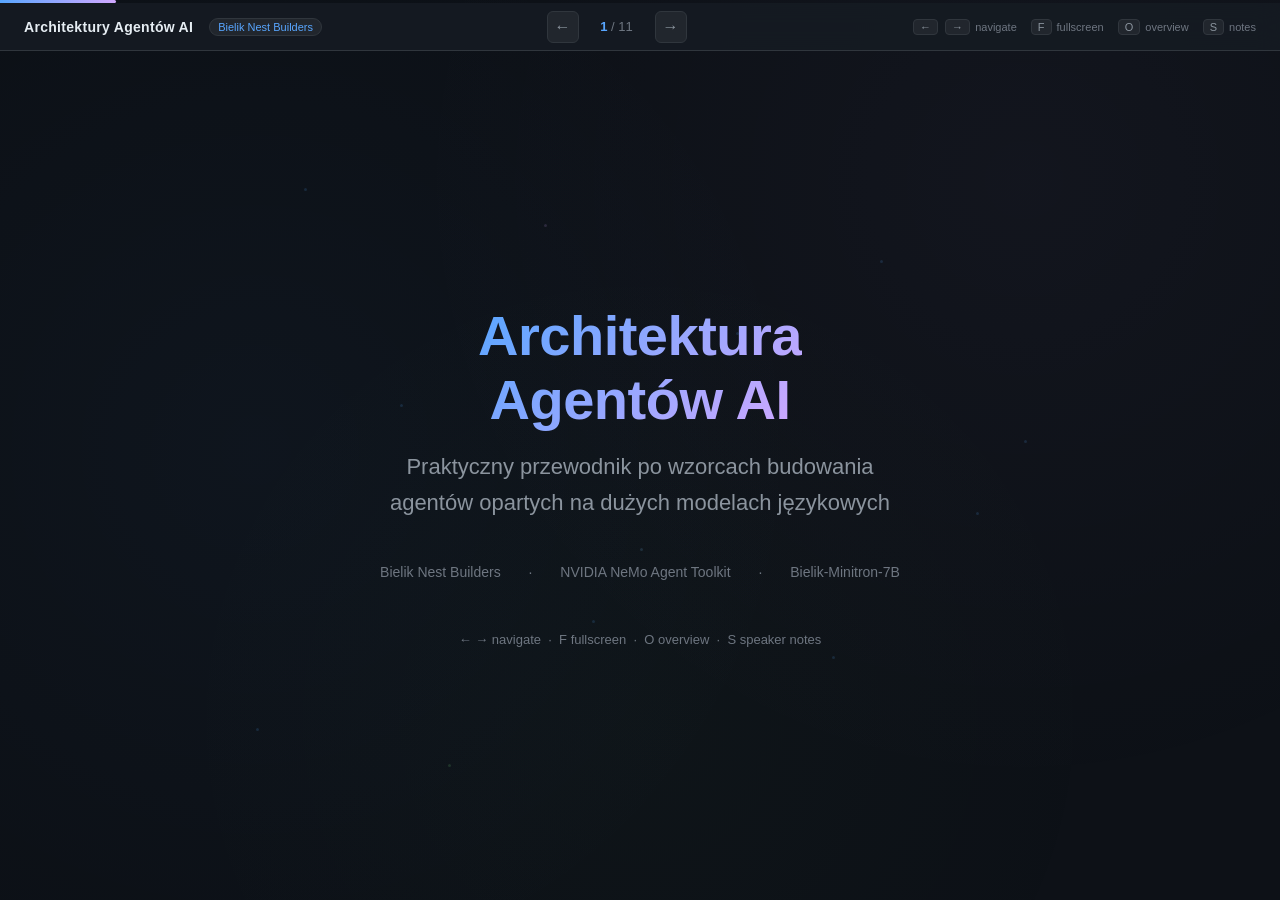
==== commit e3fcc130: "fix: update slides after review" ====
--- a/slides/presentation.html
+++ b/slides/presentation.html
@@ -4,7 +4,7 @@
   <meta charset="UTF-8">
   <meta name="viewport" content="width=device-width, initial-scale=1.0">
   <title>Agent Architectures — Presentation</title>
-  <meta name="description" content="Praktyczny przewodnik po wzorcach budowania agentow AI">
+  <meta name="description" content="Praktyczny przewodnik po wzorcach budowania agentów AI">
   <style>
 /* ═══════════════════════════════════════════════
    Agent Architectures — Presentation Theme
@@ -472,21 +472,39 @@
   border-radius: 0 0 4px 4px;
 }
 
-/* ─── Animated diagram lines ───────────────── */
-
-.diagram-animated {
-  position: relative;
-}
-
-.diagram-animated .diagram-line {
-  opacity: 0;
-  animation: diagramLineIn 0.4s ease forwards;
-}
-
-@keyframes diagramLineIn {
-  from { opacity: 0; transform: translateX(-8px); }
-  to { opacity: 1; transform: translateX(0); }
-}
+/* ─── CSS Diagrams ─────────────────────────── */
+
+.diagram-box {
+  background: var(--bg-secondary);
+  border: 1px solid var(--border-default);
+  border-radius: 8px;
+  padding: 16px;
+  display: flex;
+  flex-direction: column;
+  gap: 8px;
+  margin: 16px 0;
+  font-size: 14px;
+}
+
+.diagram-row {
+  display: flex;
+  align-items: center;
+  gap: 8px;
+}
+
+.diagram-node {
+  background: var(--bg-tertiary);
+  border: 1px solid var(--border-muted);
+  border-radius: 4px;
+  padding: 8px 12px;
+  text-align: center;
+}
+
+.diagram-arrow {
+  color: var(--accent-blue);
+  font-size: 18px;
+}
+
 
 /* ─── Callout Boxes ─────────────────────────── */
 
@@ -1376,7 +1394,7 @@
 
   <!-- Embedded slide data (for file:// protocol support) -->
   <script type="application/json" id="embedded-slides-data">
-{"slide-00-title.html": "<div class=\"slide-content title-slide\">\n  <!-- Animated background dots -->\n  <div class=\"title-dots\">\n    <div class=\"title-dot\" style=\"top:10%;left:15%;animation-delay:0s\"></div>\n    <div class=\"title-dot\" style=\"top:20%;left:75%;animation-delay:1s\"></div>\n    <div class=\"title-dot\" style=\"top:40%;left:25%;animation-delay:2s\"></div>\n    <div class=\"title-dot\" style=\"top:55%;left:85%;animation-delay:0.5s\"></div>\n    <div class=\"title-dot\" style=\"top:70%;left:45%;animation-delay:1.5s\"></div>\n    <div class=\"title-dot\" style=\"top:85%;left:10%;animation-delay:3s\"></div>\n    <div class=\"title-dot\" style=\"top:30%;left:60%;animation-delay:2.5s\"></div>\n    <div class=\"title-dot\" style=\"top:75%;left:70%;animation-delay:0.8s\"></div>\n    <div class=\"title-dot\" style=\"top:15%;left:40%;animation-delay:1.8s;background:var(--accent-purple)\"></div>\n    <div class=\"title-dot\" style=\"top:60%;left:50%;animation-delay:3.5s;background:var(--accent-cyan)\"></div>\n    <div class=\"title-dot\" style=\"top:45%;left:90%;animation-delay:2.2s\"></div>\n    <div class=\"title-dot\" style=\"top:90%;left:30%;animation-delay:1.2s;background:var(--accent-green)\"></div>\n  </div>\n\n  <h1>Architektury<br>Agent&oacute;w AI</h1>\n  <p class=\"subtitle\">Praktyczny przewodnik po wzorcach budowania<br>agent&oacute;w opartych na duzych modelach jezykowych</p>\n  <p class=\"meta\">\n    <span>Bielik Nest Builders</span>\n    <span>&middot;</span>\n    <span>NVIDIA NeMo Agent Toolkit</span>\n    <span>&middot;</span>\n    <span>Bielik-Minitron-7B</span>\n  </p>\n\n  <div style=\"margin-top:32px;opacity:0.5;font-size:13px;color:var(--text-muted);\">\n    &larr; &rarr; navigate &nbsp;&middot;&nbsp; F fullscreen &nbsp;&middot;&nbsp; O overview &nbsp;&middot;&nbsp; S speaker notes\n  </div>\n</div>\n", "slide-01-overview.html": "<div class=\"slide-content\">\n  <p class=\"overview-question\">Co to jest architektura agenta?</p>\n\n  <div class=\"definition-box fragment\">\n    <p><strong>Architektura agenta</strong> to wzorzec organizacji interakcji miedzy modelem jezykowym (LLM) a narzedziami &mdash; okresla, <em>kiedy</em> model mysli, <em>kiedy</em> dziala i <em>jak</em> laczy wyniki w ostateczna odpowiedz.</p>\n  </div>\n\n  <h3 class=\"fragment\">Spektrum zlozonosci</h3>\n  <div class=\"spectrum fragment\">\n    <div class=\"spectrum-item\" data-slide=\"3\">\n      <span class=\"name\">Tool Calling</span>\n      <span class=\"detail\">1 krok</span>\n    </div>\n    <div class=\"spectrum-item\" data-slide=\"2\">\n      <span class=\"name\">ReAct</span>\n      <span class=\"detail\">N krok&oacute;w</span>\n    </div>\n    <div class=\"spectrum-item\" data-slide=\"4\">\n      <span class=\"name\">ReWOO</span>\n      <span class=\"detail\">Plan + Solve</span>\n    </div>\n    <div class=\"spectrum-item\" data-slide=\"5\">\n      <span class=\"name\">Plan &amp; Execute</span>\n      <span class=\"detail\">Dekompozycja</span>\n    </div>\n    <div class=\"spectrum-item\" data-slide=\"6\">\n      <span class=\"name\">Reflexion</span>\n      <span class=\"detail\">Samokrytyka</span>\n    </div>\n    <div class=\"spectrum-item\" data-slide=\"7\">\n      <span class=\"name\">LATS</span>\n      <span class=\"detail\">Drzewo</span>\n    </div>\n    <div class=\"spectrum-item\" data-slide=\"8\">\n      <span class=\"name\">Multi-Agent</span>\n      <span class=\"detail\">Orkiestracja</span>\n    </div>\n  </div>\n  <div class=\"spectrum-label fragment\">\n    <span>Prostsze &bull; Szybsze &bull; Tansze</span>\n    <span>Bardziej zlozone &bull; Elastyczne &bull; Kosztowne</span>\n  </div>\n\n  <div class=\"callout callout-info fragment\">\n    <p>Dzisiaj om&oacute;wimy kazda z tych architektur &mdash; od najprostszej po najbardziej zaawansowana. <strong>Kliknij na element spectrum</strong> aby przeskoczyc do odpowiedniego slidu.</p>\n  </div>\n</div>\n", "slide-02-react.html": "<div class=\"slide-content\">\n  <div class=\"slide-number-badge\">1</div>\n  <h2>ReAct <span class=\"gradient-text\">(Reasoning + Acting)</span></h2>\n  <p>Agent przeplata <strong>myslenie</strong> i <strong>dzialanie</strong> w petli. Kazdy krok: model rozumuje, wykonuje akcje, obserwuje wynik, i rozumuje ponownie.</p>\n\n  <pre class=\"diagram fragment\">User: \"Kim byl Mikolaj Kopernik?\"\n\n&#9484;&#9472;&#9472; LLM &#9472;&#9472;&#9472;&#9472;&#9472;&#9472;&#9472;&#9472;&#9472;&#9472;&#9472;&#9472;&#9472;&#9472;&#9472;&#9472;&#9472;&#9472;&#9472;&#9472;&#9472;&#9472;&#9472;&#9472;&#9472;&#9472;&#9472;&#9472;&#9472;&#9472;&#9472;&#9472;&#9472;&#9472;&#9472;&#9472;&#9472;&#9472;&#9472;&#9472;&#9472;&#9472;&#9472;&#9472;&#9488;\n&#9474; Thought: I need to search Wikipedia for Copernicus  &#9474;\n&#9474; Action: wiki_search(\"Mikolaj Kopernik\")             &#9474;\n&#9492;&#9472;&#9472;&#9472;&#9472;&#9472;&#9472;&#9472;&#9472;&#9472;&#9472;&#9472;&#9472;&#9472;&#9472;&#9472;&#9472;&#9472;&#9472;&#9472;&#9472;&#9472;&#9472;&#9472;&#9472;&#9472;&#9472;&#9472;&#9472;&#9472;&#9472;&#9472;&#9472;&#9472;&#9472;&#9472;&#9472;&#9472;&#9472;&#9472;&#9472;&#9472;&#9472;&#9472;&#9472;&#9472;&#9472;&#9472;&#9472;&#9472;&#9472;&#9472;&#9472;&#9496;\n                      &#9474;\n                      &#9660;\n              &#9484;&#9472;&#9472;&#9472;&#9472;&#9472;&#9472;&#9472;&#9472;&#9472;&#9472;&#9472;&#9488;\n              &#9474; Tool: search &#9474; &#9472;&#9472;&#8594; returns Wikipedia article\n              &#9492;&#9472;&#9472;&#9472;&#9472;&#9472;&#9472;&#9472;&#9472;&#9472;&#9472;&#9472;&#9496;</pre>\n\n  <pre class=\"diagram fragment\">&#9484;&#9472;&#9472; LLM &#9472;&#9472;&#9472;&#9472;&#9472;&#9472;&#9472;&#9472;&#9472;&#9472;&#9472;&#9472;&#9472;&#9472;&#9472;&#9472;&#9472;&#9472;&#9472;&#9472;&#9472;&#9472;&#9472;&#9472;&#9472;&#9472;&#9472;&#9472;&#9472;&#9472;&#9472;&#9472;&#9472;&#9472;&#9472;&#9472;&#9472;&#9472;&#9472;&#9472;&#9472;&#9472;&#9472;&#9488;\n&#9474; Observation: [Wikipedia content about Copernicus]   &#9474;\n&#9474; Thought: I now have enough information              &#9474;\n&#9474; Final Answer: Mikolaj Kopernik byl...               &#9474;\n&#9492;&#9472;&#9472;&#9472;&#9472;&#9472;&#9472;&#9472;&#9472;&#9472;&#9472;&#9472;&#9472;&#9472;&#9472;&#9472;&#9472;&#9472;&#9472;&#9472;&#9472;&#9472;&#9472;&#9472;&#9472;&#9472;&#9472;&#9472;&#9472;&#9472;&#9472;&#9472;&#9472;&#9472;&#9472;&#9472;&#9472;&#9472;&#9472;&#9472;&#9472;&#9472;&#9472;&#9472;&#9472;&#9472;&#9472;&#9472;&#9472;&#9472;&#9472;&#9472;&#9472;&#9496;</pre>\n\n  <div class=\"two-columns fragment\">\n    <div class=\"column strengths\">\n      <h4>Zalety</h4>\n      <ul>\n        <li>Transparentny &mdash; kazdy krok rozumowania widoczny</li>\n        <li>Elastyczny &mdash; model adaptuje plan do wynik&oacute;w</li>\n        <li>Dziala z modelami tekstowymi (jak Bielik 7B)</li>\n      </ul>\n    </div>\n    <div class=\"column weaknesses\">\n      <h4>Wady</h4>\n      <ul>\n        <li>Token-heavy &mdash; pelna historia w kazdym zapytaniu</li>\n        <li>Moze zapetlic sie bez Final Answer</li>\n        <li>Sekwencyjny &mdash; narzedzia jedno po drugim</li>\n      </ul>\n    </div>\n  </div>\n\n  <pre class=\"config fragment\">workflow:\n  _type: react_agent\n  tool_names: [wiki_search, current_datetime]\n  llm_name: bielik\n  max_tool_calls: 5</pre>\n\n  <div class=\"callout callout-tip callout-pulse fragment\">\n    <p><strong>Uzywamy w tym warsztacie!</strong> ReAct dziala niezawodnie z Bielik-Minitron-7B bez natywnego wsparcia tool calling. Cwiczenia 1&ndash;4 w Part 2.</p>\n  </div>\n</div>\n", "slide-03-tool-calling.html": "<div class=\"slide-content\">\n  <div class=\"slide-number-badge\">2</div>\n  <h2>Tool Calling Agent <span class=\"counter-badge green\">vs ReAct</span></h2>\n  <p>Model uzywa <strong>natywnego API</strong> do wywolywania funkcji &mdash; strukturalne JSON zamiast parsowania tekstu.</p>\n\n  <pre class=\"diagram fragment\">User: \"Jaka jest pogoda w Warszawie?\"\n\n&#9484;&#9472;&#9472; LLM &#9472;&#9472;&#9472;&#9472;&#9472;&#9472;&#9472;&#9472;&#9472;&#9472;&#9472;&#9472;&#9472;&#9472;&#9472;&#9472;&#9472;&#9472;&#9472;&#9472;&#9472;&#9472;&#9472;&#9472;&#9472;&#9472;&#9472;&#9472;&#9472;&#9472;&#9472;&#9472;&#9472;&#9472;&#9472;&#9472;&#9472;&#9472;&#9472;&#9472;&#9472;&#9472;&#9472;&#9488;\n&#9474; Returns structured tool_call:                       &#9474;\n&#9474;   {\"name\": \"get_weather\", \"args\": {\"city\": \"Warszawa\"}} &#9474;\n&#9492;&#9472;&#9472;&#9472;&#9472;&#9472;&#9472;&#9472;&#9472;&#9472;&#9472;&#9472;&#9472;&#9472;&#9472;&#9472;&#9472;&#9472;&#9472;&#9472;&#9472;&#9472;&#9472;&#9472;&#9472;&#9472;&#9472;&#9472;&#9472;&#9472;&#9472;&#9472;&#9472;&#9472;&#9472;&#9472;&#9472;&#9472;&#9472;&#9472;&#9472;&#9472;&#9472;&#9472;&#9472;&#9472;&#9472;&#9472;&#9472;&#9472;&#9472;&#9496;\n                      &#9474;\n                      &#9660;\n              &#9484;&#9472;&#9472;&#9472;&#9472;&#9472;&#9472;&#9472;&#9472;&#9472;&#9472;&#9488;\n              &#9474; Tool: weather&#9474; &#9472;&#9472;&#8594; {\"temp\": 12, \"conditions\": \"s&#322;onecznie\"}\n              &#9492;&#9472;&#9472;&#9472;&#9472;&#9472;&#9472;&#9472;&#9472;&#9472;&#9472;&#9496;</pre>\n\n  <pre class=\"diagram fragment\">&#9484;&#9472;&#9472; LLM &#9472;&#9472;&#9472;&#9472;&#9472;&#9472;&#9472;&#9472;&#9472;&#9472;&#9472;&#9472;&#9472;&#9472;&#9472;&#9472;&#9472;&#9472;&#9472;&#9472;&#9472;&#9472;&#9472;&#9472;&#9472;&#9472;&#9472;&#9472;&#9472;&#9472;&#9472;&#9472;&#9472;&#9472;&#9472;&#9472;&#9472;&#9472;&#9472;&#9472;&#9472;&#9472;&#9488;\n&#9474; Final Answer: W Warszawie jest 12&#176;C, s&#322;onecznie.    &#9474;\n&#9492;&#9472;&#9472;&#9472;&#9472;&#9472;&#9472;&#9472;&#9472;&#9472;&#9472;&#9472;&#9472;&#9472;&#9472;&#9472;&#9472;&#9472;&#9472;&#9472;&#9472;&#9472;&#9472;&#9472;&#9472;&#9472;&#9472;&#9472;&#9472;&#9472;&#9472;&#9472;&#9472;&#9472;&#9472;&#9472;&#9472;&#9472;&#9472;&#9472;&#9472;&#9472;&#9472;&#9472;&#9472;&#9472;&#9472;&#9472;&#9472;&#9472;&#9496;</pre>\n\n  <div class=\"two-columns fragment\">\n    <div class=\"column strengths\">\n      <h4>Zalety</h4>\n      <ul>\n        <li>Bardziej niezawodny &mdash; brak parsowania tekstu</li>\n        <li>Szybszy &mdash; brak narzutu promptu ReAct</li>\n        <li>R&oacute;wnolegle wywolania narzedzi</li>\n      </ul>\n    </div>\n    <div class=\"column weaknesses\">\n      <h4>Wady</h4>\n      <ul>\n        <li>Wymaga wsparcia modelu + serwera (vLLM)</li>\n        <li>Mniej transparentny &mdash; rozumowanie ukryte</li>\n        <li>Mniejsze modele moga miec trudnosci</li>\n      </ul>\n    </div>\n  </div>\n\n  <pre class=\"config fragment\">workflow:\n  _type: tool_calling_agent\n  tool_names: [wiki_search, current_datetime]\n  llm_name: bielik</pre>\n\n  <div class=\"callout callout-warning fragment\">\n    <p>Wymaga vLLM skonfigurowanego z <code>--enable-auto-tool-choice</code> i customowym parserem narzedzi.</p>\n  </div>\n</div>\n", "slide-04-rewod.html": "<div class=\"slide-content\">\n  <div class=\"slide-number-badge\">3</div>\n  <h2>ReWOO <span class=\"counter-badge green\">2&ndash;3 LLM calls</span></h2>\n  <p><strong>Reasoning WithOut Observation</strong> &mdash; model tworzy <strong>kompletny plan z gory</strong> przed wykonaniem jakiegokolwiek narzedzia. Potem narzedzia dzialaja <em>r&oacute;wnolegle</em>, a solver laczy wyniki.</p>\n\n  <h3>Faza 1: Planner</h3>\n  <pre class=\"diagram fragment\">User: \"Por&oacute;wnaj Python i Rust pod k&#261;tem wydajnosci.\"\n\n&#9484;&#9472;&#9472; Planner (LLM) &#9472;&#9472;&#9472;&#9472;&#9472;&#9472;&#9472;&#9472;&#9472;&#9472;&#9472;&#9472;&#9472;&#9472;&#9472;&#9472;&#9472;&#9472;&#9472;&#9472;&#9472;&#9472;&#9472;&#9472;&#9472;&#9472;&#9472;&#9472;&#9472;&#9472;&#9472;&#9472;&#9472;&#9472;&#9472;&#9472;&#9472;&#9472;&#9472;&#9472;&#9488;\n&#9474; Plan:                                               &#9474;\n&#9474;   Step 1: search(\"Python programming performance\")  &#9474;\n&#9474;   Step 2: search(\"Rust programming performance\")    &#9474;\n&#9474;   Step 3: Combine and compare results               &#9474;\n&#9492;&#9472;&#9472;&#9472;&#9472;&#9472;&#9472;&#9472;&#9472;&#9472;&#9472;&#9472;&#9472;&#9472;&#9472;&#9472;&#9472;&#9472;&#9472;&#9472;&#9472;&#9472;&#9472;&#9472;&#9472;&#9472;&#9472;&#9472;&#9472;&#9472;&#9472;&#9472;&#9472;&#9472;&#9472;&#9472;&#9472;&#9472;&#9472;&#9472;&#9472;&#9472;&#9472;&#9472;&#9472;&#9472;&#9472;&#9472;&#9472;&#9472;&#9472;&#9472;&#9472;&#9472;&#9496;</pre>\n\n  <h3 class=\"fragment\">Faza 2: Worker (r&oacute;wnolegle!)</h3>\n  <pre class=\"diagram fragment\">          &#9484;&#9472;&#9472;&#9472;&#9472;&#9472;&#9472;&#9472;&#9472;&#9472;&#9472;&#9472;&#9472;&#9472;&#9472;&#9496;\n          &#9474;               &#9474;\n  &#9484;&#9472;&#9472;&#9472;&#9472;&#9472;&#9472;&#9472;&#9472;&#9472;&#9488;      &#9484;&#9472;&#9472;&#9472;&#9472;&#9472;&#9472;&#9472;&#9472;&#9472;&#9488;\n  &#9474; Tool: search &#9474;      &#9474; Tool: search &#9474;   &#8592; R&oacute;wnolegle!\n  &#9474; \"Python...\"  &#9474;      &#9474; \"Rust...\"    &#9474;\n  &#9492;&#9472;&#9472;&#9472;&#9472;&#9472;&#9472;&#9472;&#9472;&#9472;&#9496;      &#9492;&#9472;&#9472;&#9472;&#9472;&#9472;&#9472;&#9472;&#9472;&#9472;&#9496;</pre>\n\n  <h3 class=\"fragment\">Faza 3: Solver</h3>\n  <pre class=\"diagram fragment\">&#9484;&#9472;&#9472; Solver (LLM) &#9472;&#9472;&#9472;&#9472;&#9472;&#9472;&#9472;&#9472;&#9472;&#9472;&#9472;&#9472;&#9472;&#9472;&#9472;&#9472;&#9472;&#9472;&#9472;&#9472;&#9472;&#9472;&#9472;&#9472;&#9472;&#9472;&#9472;&#9472;&#9472;&#9472;&#9472;&#9472;&#9472;&#9472;&#9472;&#9472;&#9472;&#9472;&#9472;&#9488;\n&#9474; Combines all observations into the final answer     &#9474;\n&#9492;&#9472;&#9472;&#9472;&#9472;&#9472;&#9472;&#9472;&#9472;&#9472;&#9472;&#9472;&#9472;&#9472;&#9472;&#9472;&#9472;&#9472;&#9472;&#9472;&#9472;&#9472;&#9472;&#9472;&#9472;&#9472;&#9472;&#9472;&#9472;&#9472;&#9472;&#9472;&#9472;&#9472;&#9472;&#9472;&#9472;&#9472;&#9472;&#9472;&#9472;&#9472;&#9472;&#9472;&#9472;&#9472;&#9472;&#9472;&#9472;&#9472;&#9472;&#9496;</pre>\n\n  <div class=\"two-columns fragment\">\n    <div class=\"column strengths\">\n      <h4>Zalety</h4>\n      <ul>\n        <li>Mniej wywolan LLM &mdash; tylko 2-3 (planner + solver)</li>\n        <li>R&oacute;wnoleglosc &mdash; narzedzia dzialaja jednoczesnie</li>\n        <li>Nizszy koszt &mdash; mniej token&oacute;w</li>\n      </ul>\n    </div>\n    <div class=\"column weaknesses\">\n      <h4>Wady</h4>\n      <ul>\n        <li>Brak adaptacji &mdash; plan jest stay</li>\n        <li>Jakosc planu = jakosc wyniku</li>\n        <li>Wymaga modelu z planowaniem wieloetapowym</li>\n      </ul>\n    </div>\n  </div>\n\n  <div class=\"callout callout-info fragment\">\n    <p>Najlepszy gdy kroki sa <strong>przewidywalne i niezalezne</strong>: &ldquo;por&oacute;wnaj X i Y&rdquo;, &ldquo;zbierz dane o A, B, C&rdquo;. Nie nadaje sie do zadan eksploracyjnych.</p>\n  </div>\n</div>\n", "slide-05-plan-execute.html": "<div class=\"slide-content\">\n  <div class=\"slide-number-badge\">4</div>\n  <h2>Plan-and-Execute <span class=\"counter-badge orange\">2N LLM calls</span></h2>\n  <p>Dwie fazy: <strong>planer</strong> (LLM) dekomponuje zadanie na kroki, <strong>executor</strong> wykonuje kazdy krok sekwencyjalnie. Planer moze poprawiac plan po kazdym kroku.</p>\n\n  <div class=\"exercise-badge fragment\">&#9654; Cwiczenie 4 (unified workflow)</div>\n\n  <h3 class=\"fragment\">Planner dekomponuje zadanie</h3>\n  <pre class=\"diagram fragment\">User: \"Napisz raport o stanie AI w Polsce.\"\n\n&#9484;&#9472;&#9472; Planner (LLM) &#9472;&#9472;&#9472;&#9472;&#9472;&#9472;&#9472;&#9472;&#9472;&#9472;&#9472;&#9472;&#9472;&#9472;&#9472;&#9472;&#9472;&#9472;&#9472;&#9472;&#9472;&#9472;&#9472;&#9472;&#9472;&#9472;&#9472;&#9472;&#9472;&#9472;&#9472;&#9472;&#9472;&#9472;&#9472;&#9472;&#9472;&#9472;&#9472;&#9472;&#9488;\n&#9474; Step 1: Research AI companies in Poland              &#9474;\n&#9474; Step 2: Research AI education in Poland              &#9474;\n&#9474; Step 3: Research government AI initiatives           &#9474;\n&#9474; Step 4: Write report combining all findings          &#9474;\n&#9492;&#9472;&#9472;&#9472;&#9472;&#9472;&#9472;&#9472;&#9472;&#9472;&#9472;&#9472;&#9472;&#9472;&#9472;&#9472;&#9472;&#9472;&#9472;&#9472;&#9472;&#9472;&#9472;&#9472;&#9472;&#9472;&#9472;&#9472;&#9472;&#9472;&#9472;&#9472;&#9472;&#9472;&#9472;&#9472;&#9472;&#9472;&#9472;&#9472;&#9472;&#9472;&#9472;&#9472;&#9472;&#9472;&#9472;&#9472;&#9472;&#9472;&#9472;&#9472;&#9472;&#9472;&#9496;</pre>\n\n  <h3 class=\"fragment\">Executor realizuje plan krok po kroku</h3>\n  <pre class=\"diagram fragment\">&#9484;&#9472;&#9472; Executor &#9472;&#9472;&#9472;&#9472;&#9472;&#9472;&#9472;&#9472;&#9472;&#9472;&#9472;&#9472;&#9472;&#9472;&#9472;&#9472;&#9472;&#9472;&#9472;&#9472;&#9472;&#9472;&#9472;&#9472;&#9472;&#9472;&#9472;&#9472;&#9472;&#9472;&#9472;&#9472;&#9472;&#9472;&#9472;&#9472;&#9472;&#9472;&#9472;&#9472;&#9472;&#9472;&#9472;&#9472;&#9488;\n&#9474; Executes Step 1 &#8594; result1                           &#9474;\n&#9474; Executes Step 2 &#8594; result2                           &#9474;\n&#9474; Executes Step 3 &#8594; result3                           &#9474;\n&#9474; Executes Step 4 (using result1+2+3) &#8594; final report  &#9474;\n&#9492;&#9472;&#9472;&#9472;&#9472;&#9472;&#9472;&#9472;&#9472;&#9472;&#9472;&#9472;&#9472;&#9472;&#9472;&#9472;&#9472;&#9472;&#9472;&#9472;&#9472;&#9472;&#9472;&#9472;&#9472;&#9472;&#9472;&#9472;&#9472;&#9472;&#9472;&#9472;&#9472;&#9472;&#9472;&#9472;&#9472;&#9472;&#9472;&#9472;&#9472;&#9472;&#9472;&#9472;&#9472;&#9472;&#9472;&#9472;&#9472;&#9472;&#9472;&#9496;</pre>\n\n  <div class=\"two-columns fragment\">\n    <div class=\"column strengths\">\n      <h4>Zalety</h4>\n      <ul>\n        <li>Obsluguje zlozone, wieloetapowe zadania</li>\n        <li>Planer adaptuje plan do wynik&oacute;w</li>\n        <li>Jasny podzial r&oacute;l: planowanie vs. wykonanie</li>\n      </ul>\n    </div>\n    <div class=\"column weaknesses\">\n      <h4>Wady</h4>\n      <ul>\n        <li>Wyzsze op&oacute;znienie &mdash; 2 LLM per cykl</li>\n        <li>Przerost dla prostych zadan</li>\n        <li>Bledy planowania kumuluja sie</li>\n      </ul>\n    </div>\n  </div>\n\n  <div class=\"callout callout-tip fragment\">\n    <p><strong>Cwiczenie 4</strong> uzywa tego wzorca &mdash; ReAct orchestrator decyduje kiedy wywolac agenta badawczego, a kiedy crew pisarski.</p>\n  </div>\n</div>\n", "slide-06-reflexion.html": "<div class=\"slide-content\">\n  <div class=\"slide-number-badge\">5</div>\n  <h2>Reflexion <span class=\"counter-badge orange\">2&#215; iterations</span></h2>\n  <p>Agent dziala, potem <strong>sam ocenia swoj wynik</strong>, i poprawia go. Wielokrotne rundy samokrytyki podnosza jakosc.</p>\n\n  <div class=\"quality-meter fragment\" data-quality-meter=\"35\">\n    <span class=\"quality-label\">0%</span>\n    <div class=\"quality-bar\">\n      <div class=\"quality-fill\" style=\"width: 0%\"></div>\n    </div>\n    <span class=\"quality-label\">100%</span>\n  </div>\n\n  <h3 class=\"fragment\">Runda 1: Generowanie</h3>\n  <pre class=\"diagram fragment\">&#9484;&#9472;&#9472; Agent (LLM) &#9472;&#9472;&#9472;&#9472;&#9472;&#9472;&#9472;&#9472;&#9472;&#9472;&#9472;&#9472;&#9472;&#9472;&#9472;&#9472;&#9472;&#9472;&#9472;&#9472;&#9472;&#9472;&#9472;&#9472;&#9472;&#9488;\n&#9474; Generate initial answer              &#9474;\n&#9492;&#9472;&#9472;&#9472;&#9472;&#9472;&#9472;&#9472;&#9472;&#9472;&#9472;&#9472;&#9472;&#9472;&#9472;&#9472;&#9472;&#9472;&#9472;&#9472;&#9472;&#9472;&#9472;&#9472;&#9472;&#9472;&#9472;&#9472;&#9472;&#9472;&#9472;&#9472;&#9472;&#9472;&#9472;&#9496;</pre>\n\n  <div class=\"callout callout-warning fragment\" data-quality-meter=\"60\">\n    <p><strong>Evaluator:</strong> &ldquo;Odpowiedz zbyt techniczna. Brak analogii z zycia codziennego.&rdquo;</p>\n  </div>\n\n  <h3 class=\"fragment\">Runda 2: Poprawa</h3>\n  <pre class=\"diagram fragment\">&#9484;&#9472;&#9472; Agent (LLM) &#9472;&#9472;&#9472;&#9472;&#9472;&#9472;&#9472;&#9472;&#9472;&#9472;&#9472;&#9472;&#9472;&#9472;&#9472;&#9472;&#9472;&#9472;&#9472;&#9472;&#9472;&#9472;&#9472;&#9472;&#9472;&#9488;\n&#9474; Revised answer with analogies        &#9474;\n&#9492;&#9472;&#9472;&#9472;&#9472;&#9472;&#9472;&#9472;&#9472;&#9472;&#9472;&#9472;&#9472;&#9472;&#9472;&#9472;&#9472;&#9472;&#9472;&#9472;&#9472;&#9472;&#9472;&#9472;&#9472;&#9472;&#9472;&#9472;&#9472;&#9472;&#9472;&#9472;&#9472;&#9472;&#9472;&#9496;</pre>\n\n  <div class=\"callout callout-tip fragment\" data-quality-meter=\"90\">\n    <p><strong>Evaluator:</strong> &ldquo;Dobrze. Jasne i przystepne.&rdquo;</p>\n  </div>\n\n  <div class=\"two-columns fragment\">\n    <div class=\"column strengths\">\n      <h4>Zalety</h4>\n      <ul>\n        <li>Wyzsza jakosc &mdash; iteracyjne poprawki</li>\n        <li>Samonaprawiajacy &mdash; lapie halucynacje</li>\n        <li>Dziala z dowolnym modelem bazowym</li>\n      </ul>\n    </div>\n    <div class=\"column weaknesses\">\n      <h4>Wady</h4>\n      <ul>\n        <li>Drogi &mdash; 2x wiecej wywolan LLM na runde</li>\n        <li>Wolny &mdash; op&oacute;znienie rosnie z kazda runda</li>\n        <li>Jakosc oceny zalezy od modelu</li>\n      </ul>\n    </div>\n  </div>\n</div>\n", "slide-07-lats.html": "<div class=\"slide-content\">\n  <div class=\"slide-number-badge\">6</div>\n  <h2>LATS <span class=\"counter-badge orange\">N &#215; branches</span></h2>\n  <p><strong>Language Agent Tree Search</strong> &mdash; agent eksploruje <strong>wiele sciezek rozumowania</strong> jednoczesnie, oceniajac kazda i cofajac sie z slepych zau&lstrok;kow.</p>\n\n  <h3 class=\"fragment\">Drzewo wyszukiwania</h3>\n  <pre class=\"diagram fragment\">User: \"Rozwiaz problem matematyczny: ...\"\n\n                    &#9484;&#9472;&#9472; Start &#9472;&#9472;&#9488;\n                   /           \\\n          Path A: \"use algebra\"  Path B: \"try substitution\"\n                /        \\              \\\n    A1: result=3 &#10003;    A2: error    B1: result=3 &#10003;\n                                   /          \\\n                              B1a: verify &#10003;   B1b: edge case\n                                                   &#9474;\n                                             backtrack &#8594; B1a is best</pre>\n\n  <ol class=\"steps\">\n    <li class=\"fragment\">LLM generuje wiele mozliwych akcji (galezie)</li>\n    <li class=\"fragment\">Kazda galaz jest oceniana (scoring LLM lub wynik narzedzia)</li>\n    <li class=\"fragment\">Obiecujace galezie sa eksplorowane glebiej</li>\n    <li class=\"fragment\">Slepe zau&lstrok;ki sa odcinane (backtracking)</li>\n    <li class=\"fragment\">Najlepsza sciezka do rozwiazania jest wybierana</li>\n  </ol>\n\n  <div class=\"two-columns fragment\">\n    <div class=\"column strengths\">\n      <h4>Zalety</h4>\n      <ul>\n        <li>Wiele podejsc do tego samego problemu</li>\n        <li>Wbudowane cofanie z blednych sciezek</li>\n        <li>Czesto lepsze rozwiazania niz single-path</li>\n      </ul>\n    </div>\n    <div class=\"column weaknesses\">\n      <h4>Wady</h4>\n      <ul>\n        <li>Bardzo drogi &mdash; wiele sciezek, kazda z LLM</li>\n        <li>Trudny w implementacji</li>\n        <li>Powolny &mdash; wiele sciezek ewaluowanych sekwencyjalnie</li>\n      </ul>\n    </div>\n  </div>\n\n  <div class=\"callout callout-warning fragment\">\n    <p>Zarezerwowany dla <strong>zlozonych zadan reasoningowych</strong>: matematyka, logika, planowanie. Overkill dla wiekszosci zadan informacyjnych.</p>\n  </div>\n</div>\n", "slide-08-multi-agent.html": "<div class=\"slide-content\">\n  <div class=\"slide-number-badge\">7</div>\n  <h2>Multi-Agent Orchestration</h2>\n  <p>Wzorce kompozycji <strong>wielu agent&oacute;w</strong> w wieksze systemy. To co NAT's YAML composition umozliwia w Cwiczeniu 4.</p>\n\n  <div class=\"patterns-grid\">\n    <div class=\"pattern-card fragment\">\n      <h4>Router (Hub-and-Spoke) <span class=\"exercise-badge\" style=\"margin:0;font-size:10px;padding:2px 8px;\">&#9654; Cw. 4</span></h4>\n      <pre class=\"diagram\">        &#9484;&#9472;&#9472;&#9472;&#9472;&#9472;&#9472;&#9472;&#9472;&#9472;&#9472;&#9472;&#9488;\n        &#9474; Orchestrator &#9474;\n        &#9492;&#9472;&#9472;&#9472;&#9472;&#9472;&#9508;&#9472;&#9472;&#9472;&#9472;&#9472;&#9472;&#9496;\n       /        |        \\\nResearch   Write     Code\n Agent     Agent     Agent</pre>\n      <p>Jeden orchestrator kieruje zapytanie do specjalisty. Wzorzec z Cwiczenia 4.</p>\n    </div>\n    <div class=\"pattern-card fragment\">\n      <h4>Sequential Pipeline</h4>\n      <pre class=\"diagram\">&#9484;&#9472;&#9472;&#9472;&#9472;&#9472;&#9472;&#9472;&#9472;&#9472;&#9488;   &#9484;&#9472;&#9472;&#9472;&#9472;&#9472;&#9472;&#9472;&#9472;&#9472;&#9488;   &#9484;&#9472;&#9472;&#9472;&#9472;&#9472;&#9472;&#9472;&#9472;&#9472;&#9488;\n&#9474;Research &#9474;&#9472;&#9472;&#8594;&#9474;Analyze  &#9474;&#9472;&#9472;&#8594;&#9474;Write    &#9474;\n&#9474;Agent    &#9474;   &#9474;Agent    &#9474;   &#9474;Agent    &#9474;\n&#9492;&#9472;&#9472;&#9472;&#9472;&#9472;&#9472;&#9472;&#9472;&#9472;&#9496;   &#9492;&#9472;&#9472;&#9472;&#9472;&#9472;&#9472;&#9472;&#9472;&#9472;&#9496;   &#9492;&#9472;&#9472;&#9472;&#9472;&#9472;&#9472;&#9472;&#9472;&#9472;&#9496;</pre>\n      <p>Agenci przekazuja wyniki w lancuchu. Deterministyczny &mdash; bez decyzji routingu.</p>\n    </div>\n    <div class=\"pattern-card fragment\">\n      <h4>Parallel Fan-out</h4>\n      <pre class=\"diagram\">      &#9484;&#9472;&#9472;&#9472;&#9472;&#9472;&#9472;&#9472;&#9472;&#9472;&#9488;\n      &#9474;Splitter  &#9474;\n      &#9492;&#9472;&#9472;&#9472;&#9508;&#9472;&#9472;&#9472;&#9472;&#9496;\n   /       |       \\\nAgent1  Agent2  Agent3  &#8592; jednoczesnie\n   \\       |       /\n    &#9484;&#9472;&#9472;&#9472;&#9472;&#9472;&#9508;&#9472;&#9472;&#9472;&#9472;&#9488;\n    &#9474; Aggregator  &#9474;\n    &#9492;&#9472;&#9472;&#9472;&#9472;&#9472;&#9472;&#9472;&#9472;&#9472;&#9472;&#9496;</pre>\n      <p>Wielu agent&oacute;w pracuje r&oacute;wnolegle, potem agregacja. Szybszy dla niezaleznych podzadan.</p>\n    </div>\n    <div class=\"pattern-card fragment\">\n      <h4>Hierarchical</h4>\n      <pre class=\"diagram\">    &#9484;&#9472;&#9472;&#9472;&#9472;&#9472;&#9472;&#9472;&#9472;&#9472;&#9472;&#9472;&#9472;&#9472;&#9488;\n    &#9474;  Manager     &#9474;\n    &#9492;&#9472;&#9472;&#9472;&#9472;&#9472;&#9472;&#9508;&#9472;&#9472;&#9472;&#9472;&#9472;&#9472;&#9496;\n      &#9484;&#9472;&#9472;&#9472;&#9508;&#9472;&#9472;&#9472;&#9472;&#9488;\n TeamLead1  TeamLead2\n   / \\         / \\\n  A   B       C   D</pre>\n      <p>Wielopoziomowa delegacja. Skalowalny do duzych, zlozonych workflows.</p>\n    </div>\n  </div>\n\n  <div class=\"callout callout-info fragment\">\n    <p><strong>Kiedy ktory?</strong> Router &#8594; rozne capabilities, Pipeline &#8594; stale etapy, Parallel &#8594; niezalezne podzadania, Hierarchical &#8594; duze systemy.</p>\n  </div>\n</div>\n", "slide-09-comparison.html": "<div class=\"slide-content\">\n  <div class=\"slide-number-badge\">&#9876;</div>\n  <h2>Por&oacute;wnanie architektur</h2>\n  <p>Jak wybrac odpowiedni wzorzec? Kluczowe wymiary decyzyjne.</p>\n\n  <table class=\"comparison-table\">\n    <thead>\n      <tr>\n        <th>Wzorzec</th>\n        <th>Wywolania LLM</th>\n        <th>Adaptacyjnosc</th>\n        <th>Koszt token&oacute;w</th>\n        <th>Op&oacute;znienie</th>\n        <th>Wymagania modelu</th>\n      </tr>\n    </thead>\n    <tbody>\n      <tr class=\"fragment\">\n        <td>ReAct</td>\n        <td>N (na krok)</td>\n        <td class=\"rating-low\">Wysoka</td>\n        <td>Sredni</td>\n        <td>Srednie</td>\n        <td class=\"rating-low\">Niskie</td>\n      </tr>\n      <tr class=\"fragment\">\n        <td>Tool Calling</td>\n        <td>N</td>\n        <td class=\"rating-low\">Wysoka</td>\n        <td>Sredni</td>\n        <td class=\"rating-low\">Niskie</td>\n        <td>Srednie</td>\n      </tr>\n      <tr class=\"fragment\">\n        <td>ReWOO</td>\n        <td class=\"rating-low\">2-3</td>\n        <td class=\"rating-very-high\">Brak</td>\n        <td class=\"rating-low\">Niski</td>\n        <td class=\"rating-low\">Niskie</td>\n        <td class=\"rating-high\">Wysokie</td>\n      </tr>\n      <tr class=\"fragment\">\n        <td>Plan-and-Execute</td>\n        <td class=\"rating-medium\">2N</td>\n        <td>Srednia</td>\n        <td class=\"rating-medium\">Wysoki</td>\n        <td class=\"rating-medium\">Wysokie</td>\n        <td>Srednie</td>\n      </tr>\n      <tr class=\"fragment\">\n        <td>Reflexion</td>\n        <td class=\"rating-medium\">2&#215; iteracje</td>\n        <td>Srednia</td>\n        <td class=\"rating-medium\">Wysoki</td>\n        <td class=\"rating-medium\">Wysokie</td>\n        <td>Srednie</td>\n      </tr>\n      <tr class=\"fragment\">\n        <td>LATS</td>\n        <td class=\"rating-very-high\">N &#215; galezie</td>\n        <td class=\"rating-low\">Wysoka</td>\n        <td class=\"rating-very-high\">Bardzo wysoki</td>\n        <td class=\"rating-very-high\">Bardzo wysokie</td>\n        <td class=\"rating-high\">Wysokie</td>\n      </tr>\n    </tbody>\n  </table>\n\n  <div class=\"callout callout-info fragment\">\n    <p><strong>Zielony</strong> = zaleta/niski koszt, <strong>czerwony</strong> = koszt/wymaganie. Nie ma uniwersalnego wzorca &mdash; wybor zalezy od zadania, modelu i budzetu.</p>\n  </div>\n</div>\n", "slide-10-takeaway.html": "<div class=\"slide-content\">\n  <h2>Kluczowe wnioski</h2>\n  <p>Nie ma &ldquo;najlepszej&rdquo; architektury agenta. Wybor zalezy od kontekstu:</p>\n\n  <div class=\"takeaway-grid\">\n    <div class=\"takeaway-card fragment\">\n      <div class=\"takeaway-icon\">&#127919;</div>\n      <div>\n        <h4>Zlozonosc zadania</h4>\n        <p>Proste &#8594; Tool Calling / ReAct<br>Zlozone wieloetapowe &#8594; Plan-and-Execute</p>\n      </div>\n    </div>\n    <div class=\"takeaway-card fragment\">\n      <div class=\"takeaway-icon\">&#129504;</div>\n      <div>\n        <h4>Mozliwosci modelu</h4>\n        <p>Male modele (7B) &#8594; ReAct<br>ReWOO / LATS &#8594; silniejsze planowanie</p>\n      </div>\n    </div>\n    <div class=\"takeaway-card fragment\">\n      <div class=\"takeaway-icon\">&#9889;</div>\n      <div>\n        <h4>Tolerancja op&oacute;zni&eacute;n</h4>\n        <p>Real-time &#8594; Tool Calling<br>Batch &#8594; Reflexion, LATS</p>\n      </div>\n    </div>\n    <div class=\"takeaway-card fragment\">\n      <div class=\"takeaway-icon\">&#128176;</div>\n      <div>\n        <h4>Budzet koszt&oacute;w</h4>\n        <p>Oszczednie &#8594; ReWOO (2-3 wywolania)<br>Jakosc za wszelk&aogon; cene &#8594; Reflexion, LATS</p>\n      </div>\n    </div>\n    <div class=\"takeaway-card fragment\">\n      <div class=\"takeaway-icon\">&#128279;</div>\n      <div>\n        <h4>Orkiestracja</h4>\n        <p>Jedno zadanie &#8594; dowolny wzorzec<br>Wiele capabilities &#8594; Multi-Agent Router</p>\n      </div>\n    </div>\n    <div class=\"takeaway-card fragment\">\n      <div class=\"takeaway-icon\">&#128214;</div>\n      <div>\n        <h4>Dokumentacja</h4>\n        <p>Szczeg&oacute;ly: <code>docs/agent-types.md</code><br>Konfiguracja NAT: poszczeg&oacute;lne <code>config.yaml</code></p>\n      </div>\n    </div>\n  </div>\n\n  <div class=\"callout callout-tip callout-pulse fragment\">\n    <p>Na tym warsztacie uzywamy <strong>ReAct</strong> bo dziala niezawodnie z Bielik-Minitron-7B bez natywnego wsparcia tool calling, a jego transparentna petla rozumowania idealna do nauki i debugowania.</p>\n  </div>\n</div>\n"}
+{"slide-00-title.html": "<div class=\"slide-content title-slide\">\n  <!-- Animated background dots -->\n  <div class=\"title-dots\">\n    <div class=\"title-dot\" style=\"top:10%;left:15%;animation-delay:0s\"></div>\n    <div class=\"title-dot\" style=\"top:20%;left:75%;animation-delay:1s\"></div>\n    <div class=\"title-dot\" style=\"top:40%;left:25%;animation-delay:2s\"></div>\n    <div class=\"title-dot\" style=\"top:55%;left:85%;animation-delay:0.5s\"></div>\n    <div class=\"title-dot\" style=\"top:70%;left:45%;animation-delay:1.5s\"></div>\n    <div class=\"title-dot\" style=\"top:85%;left:10%;animation-delay:3s\"></div>\n    <div class=\"title-dot\" style=\"top:30%;left:60%;animation-delay:2.5s\"></div>\n    <div class=\"title-dot\" style=\"top:75%;left:70%;animation-delay:0.8s\"></div>\n    <div class=\"title-dot\" style=\"top:15%;left:40%;animation-delay:1.8s;background:var(--accent-purple)\"></div>\n    <div class=\"title-dot\" style=\"top:60%;left:50%;animation-delay:3.5s;background:var(--accent-cyan)\"></div>\n    <div class=\"title-dot\" style=\"top:45%;left:90%;animation-delay:2.2s\"></div>\n    <div class=\"title-dot\" style=\"top:90%;left:30%;animation-delay:1.2s;background:var(--accent-green)\"></div>\n  </div>\n\n  <h1>Architektura<br>Agentów AI</h1>\n  <p class=\"subtitle\">Praktyczny przewodnik po wzorcach budowania<br>agentów opartych na dużych modelach językowych</p>\n  <p class=\"meta\">\n    <span>Bielik Nest Builders</span>\n    <span>&middot;</span>\n    <span>NVIDIA NeMo Agent Toolkit</span>\n    <span>&middot;</span>\n    <span>Bielik-Minitron-7B</span>\n  </p>\n\n  <div style=\"margin-top:32px;opacity:0.5;font-size:13px;color:var(--text-muted);\">\n    &larr; &rarr; navigate &nbsp;&middot;&nbsp; F fullscreen &nbsp;&middot;&nbsp; O overview &nbsp;&middot;&nbsp; S speaker notes\n  </div>\n</div>\n", "slide-01-overview.html": "<div class=\"slide-content\">\n  <p class=\"overview-question\">Czym jest Agent AI?</p>\n\n  <div class=\"definition-box fragment\">\n    <p><strong>Agent AI</strong> to połączenie modelu językowego (LLM) oraz narzędzi (funkcji), które model może\n      wykorzystać do realizacji zadań.</p>\n    <p><strong>Agent = </strong> model LLM + harness. Mianem 'harness' określamy każdy fragment kodu, narzędzi czy\n      konfiguracji, który nie jest modelem językowym. To sposób na dostosowanie modelu do konkretnych zadań i realizacji\n      celów.</p>\n  </div>\n\n  <h3 class=\"fragment\">Rodzaje systemów agentowych</h3>\n  <div class=\"spectrum fragment\">\n    <div class=\"spectrum-item\" data-slide=\"3\">\n      <span class=\"name\">Tool Calling</span>\n      <span class=\"detail\">1 krok</span>\n    </div>\n    <div class=\"spectrum-item\" data-slide=\"2\">\n      <span class=\"name\">ReAct</span>\n      <span class=\"detail\">N kroków</span>\n    </div>\n    <div class=\"spectrum-item\" data-slide=\"4\">\n      <span class=\"name\">ReWOO</span>\n      <span class=\"detail\">Plan + rozwiązanie</span>\n    </div>\n    <div class=\"spectrum-item\" data-slide=\"5\">\n      <span class=\"name\">Plan &amp; Execute</span>\n      <span class=\"detail\">Dekompozycja</span>\n    </div>\n    <div class=\"spectrum-item\" data-slide=\"6\">\n      <span class=\"name\">Reflexion</span>\n      <span class=\"detail\">Samokrytyka</span>\n    </div>\n    <div class=\"spectrum-item\" data-slide=\"7\">\n      <span class=\"name\">LATS</span>\n      <span class=\"detail\">Drzewo</span>\n    </div>\n    <div class=\"spectrum-item\" data-slide=\"8\">\n      <span class=\"name\">Multi-Agent</span>\n      <span class=\"detail\">Orkiestracja & Routing</span>\n    </div>\n  </div>\n  <div class=\"spectrum-label fragment\">\n    <span>Prostsze &bull; Szybsze &bull; Tańsze</span>\n    <span>Bardziej złożone &bull; Elastyczne &bull; Kosztowne</span>\n  </div>\n\n  <div mt-3 class=\"callout callout-info fragment\">\n    <p>Omówimy każdą z tych architektur &mdash; od najprostszych po najbardziej zaawansowane.\n      <strong>Kliknij na wybrany element,</strong> aby przeskoczyć do odpowiedniego slajdu.\n    </p>\n  </div>\n</div>", "slide-02-react.html": "<div class=\"slide-content\">\n  <div class=\"slide-number-badge\">1</div>\n  <h2>ReAct <span class=\"gradient-text\">(Reasoning + Acting)</span></h2>\n  <p>Agent przeplata <strong>myślenie</strong> i <strong>działanie</strong> w pętli. Model rozumuje, wykonuje akcję, obserwuje wynik i rozumuje ponownie.</p>\n\n  <pre class=\"diagram fragment\">  User: \"Kim był Mikołaj Kopernik?\"\n           │\n           ▼\n  ┌─────────────────────────────────────────────┐\n  │  Thought: Szukam w Wikipedii o Koperniku    │\n  │  Action:  wiki_search(\"Mikołaj Kopernik\")   │\n  └──────────────────────┬──────────────────────┘\n                         │\n           ┌─────────────▼──────────────┐\n           │  Tool → artykuł Wikipedii  │\n           └─────────────┬──────────────┘\n                         │\n           ┌─────────────▼───────────────────────┐\n           │  Observation: [treść o Koperniku]   │\n           │  Thought: Mam wystarczające info    │\n           │  Final Answer: Mikołaj Kopernik...  │\n           └─────────────────────────────────────┘</pre>\n\n  <div class=\"two-columns fragment\">\n    <div class=\"column strengths\">\n      <h4>Zalety</h4>\n      <ul>\n        <li>Transparentny — każdy krok rozumowania jest widoczny</li>\n        <li>Elastyczny — model adaptuje plan realizacji do wyników</li>\n        <li>Działa z modelami tekstowymi (jak Bielik-Minitron-7B)</li>\n      </ul>\n    </div>\n    <div class=\"column weaknesses\">\n      <h4>Wady</h4>\n      <ul>\n        <li>Wysokie zużycie tokenów — pełna historia w każdym zapytaniu</li>\n        <li>Może zapętlić się bez udzielenia odpowiedzi</li>\n        <li>Sekwencyjny — narzędzia wywoływane są jedno po drugim</li>\n      </ul>\n    </div>\n  </div>\n\n  <pre class=\"config fragment\">workflow:\n  _type: react_agent\n  tool_names: [wiki_search, current_datetime]\n  llm_name: bielik\n  max_tool_calls: 5</pre>\n\n  <div class=\"callout callout-tip callout-pulse fragment\">\n    <p><strong>Agentów ReAct poznamy w trakcie warsztatów.</strong><br>ReAct działa bardzo dobrze z Bielik-Minitron-7B bez natywnego wsparcia tool calling. Ćwiczenia 1 - 4 w części 2.</p>\n  </div>\n</div>\n", "slide-03-tool-calling.html": "<div class=\"slide-content\">\n  <div class=\"slide-number-badge\">2</div>\n  <h2>Tool Calling Agent <span class=\"counter-badge green\">vs ReAct</span></h2>\n  <p>Model używa <strong>natywnego API</strong> do wywoływania funkcji przy pomocy wbudowaych parserów.</p>\n\n  <pre class=\"diagram fragment\">  User: \"Jaka jest pogoda w Warszawie?\"\n           │\n           ▼\n  ┌────────────────────────────────────────────────────┐\n  │  LLM → JSON (natywne tool calling):                │\n  │  {\"name\":\"get_weather\", \"args\":{\"city\":\"Warszawa\"}}│\n  └──────────────────────┬─────────────────────────────┘\n                         │\n           ┌─────────────▼──────────────────────┐\n           │  Tool → {\"temp\": 12, \"słonecznie\"} │\n           └─────────────┬──────────────────────┘\n                         │\n           ┌─────────────▼───────────────────────────┐\n           │  LLM: W Warszawie jest 12°C, słonecznie.│\n           └─────────────────────────────────────────┘</pre>\n\n  <div class=\"two-columns fragment\">\n    <div class=\"column strengths\">\n      <h4>Zalety</h4>\n      <ul>\n        <li>Wyższa niezawodność w porównaniu z ReAct</li>\n        <li>Szybszy — brak narzutu promptu ReAct</li>\n        <li>Możliwe równoległe wywołania narzędzi</li>\n      </ul>\n    </div>\n    <div class=\"column weaknesses\">\n      <h4>Wady</h4>\n      <ul>\n        <li>Wymaga wsparcia modelu + serwera (vLLM)</li>\n        <li>Mniej transparentny — rozumowanie ukryte</li>\n        <li>Mniejsze modele mogą mieć trudności</li>\n      </ul>\n    </div>\n  </div>\n\n  <pre class=\"config fragment\">workflow:\n  _type: tool_calling_agent\n  tool_names: [wiki_search, current_datetime]\n  llm_name: bielik</pre>\n\n  <div class=\"callout callout-warning fragment\">\n    <p>Wymaga LLMa kompatybilnego wspierającego natywny tool calling.</p>\n  </div>\n</div>\n", "slide-04-rewoo.html": "<div class=\"slide-content\">\n  <div class=\"slide-number-badge\">3</div>\n  <h2>ReWOO <span class=\"counter-badge green\">Ilość zapytań: 2-3 wywołania LLM</span></h2>\n  <p><strong>Reasoning WithOut Observation</strong> — model językowy tworzy <strong>kompletny plan realizacji\n      zadania</strong> przed rozpoczęciem pracy. Następnie jest w stanie wywołać poszczególne narzędzia\n    <em>równolegle</em>, aby na koniec połączyć otrzymane wyniki.</p>\n\n  <pre class=\"diagram fragment\">\n  ┌──────────────────────────────────────────────────────────┐\n  │  Faza 1: PLANNER (LLM)                                   │\n  │                                                          │\n  │  User: \"Porównaj Python i Rust pod kątem wydajności.\"    │\n  │            │                                             │\n  │            ▼                                             │\n  │  Plan: 1. search(\"Python performance\")                   │\n  │        2. search(\"Rust performance\")                     │\n  │        3. Combine results                                │\n  └──────────────────────────┬───────────────────────────────┘\n                             │\n         ┌───────────────────▼─────────────────────┐\n         │  Faza 2: WORKER (równolegle)            │\n         │                                         │\n         │  ┌──────────────┐  ┌──────────────┐     │\n         │  │ search       │  │ search       │     │\n         │  │ \"Python...\"  │  │ \"Rust...\"    │     │\n         │  └──────┬───────┘  └──────┬───────┘     │\n         │         └────────┬────────┘             │\n         └──────────────────┼──────────────────────┘\n                            │\n         ┌──────────────────▼───────────────────────┐\n         │  Faza 3: SOLVER (LLM)                    │\n         │  Łączy obserwacje → ostateczna odpowiedź │\n         └──────────────────────────────────────────┘</pre>\n\n  <div class=\"two-columns fragment\">\n    <div class=\"column strengths\">\n      <h4>Zalety</h4>\n      <ul>\n        <li>Mniej wywołań LLM — tylko 2-3 (planner + solver)</li>\n        <li>Równoległość — narzędzia działają jednocześnie</li>\n        <li>Niższy koszt — mniej wywołań -> mniej tokenów</li>\n      </ul>\n    </div>\n    <div class=\"column weaknesses\">\n      <h4>Wady</h4>\n      <ul>\n        <li>Brak adaptacji — plan jest stały</li>\n        <li>Jakość planu = jakość wyniku</li>\n        <li>Wymaga modelu o wyższej mocy i jakości</li>\n      </ul>\n    </div>\n  </div>\n\n  <div class=\"callout callout-info fragment\">\n    <p>Najlepszy gdy kroki są <strong>przewidywalne i niezależne</strong>, na przykład: \"porównaj X i Y\", \"zbierz dane o A, B, C\".\n      Nie nadaje się do zadań eksploracyjnych i researchowych.</p>\n  </div>\n</div>", "slide-05-plan-execute.html": "<div class=\"slide-content\">\n  <div class=\"slide-number-badge\">4</div>\n  <h2>Plan-and-Execute <span class=\"counter-badge orange\">Ilość zapytań: 2N / cykl</span></h2>\n  <p>Dwie fazy: <strong>planner</strong> (LLM) dekomponuje zadanie na kroki, <strong>egzekutor</strong> wykonuje każdy\n    krok sekwencyjnie. Planner może poprawiać plan po każdym kroku.</p>\n\n  <div class=\"exercise-badge fragment\">▶ Ćwiczenie 4 (unified workflow)</div>\n\n  <pre class=\"diagram fragment\">  User: \"Napisz raport o stanie AI w Polsce.\"\n           │\n           ▼\n  ┌──────────────────────────────────────────────────────┐\n  │  PLANNER (LLM) — dekomponuje na kroki                │\n  │                                                      │\n  │  Step 1: Research companies                          │\n  │  Step 2: Research education                          │\n  │  Step 3: Research initiatives                        │\n  │  Step 4: Combine into report                         │\n  └──────────────────────┬───────────────────────────────┘\n                         │\n           ┌─────────────▼──────────────────────┐\n           │  EXECUTOR — krok po kroku          │\n           │                                    │\n           │  Step 1 → result1                  │\n           │    │  (planner może poprawić plan) │\n           │  Step 2 → result2                  │\n           │    │                               │\n           │  Step 3 → result3                  │\n           │    │                               │\n           │  Step 4 → Final Report             │\n           └────────────────────────────────────┘</pre>\n\n  <div class=\"two-columns fragment\">\n    <div class=\"column strengths\">\n      <h4>Zalety</h4>\n      <ul>\n        <li>Obsługuje złożone, wieloetapowe zadania</li>\n        <li>Planner adaptuje plan do uzyskanych wyników</li>\n        <li>Jasny podział ról: planowanie vs egzekucja</li>\n      </ul>\n    </div>\n    <div class=\"column weaknesses\">\n      <h4>Wady</h4>\n      <ul>\n        <li>Wyższe opóźnienie — 2N zapytań na cykl</li>\n        <li>Przerost dla prostych zadań</li>\n        <li>Błędy planowania kumulują się w całym procesie</li>\n      </ul>\n    </div>\n  </div>\n\n  <div class=\"callout callout-tip fragment\">\n    <p><strong>Ćwiczenie 4</strong> używa tego wzorca — ReAct orchestrator decyduje kiedy wywołać agenta badawczego, a\n      kiedy CrewAI odpowiedzialne za pisanie raportu.</p>\n  </div>\n</div>", "slide-06-reflexion.html": "<div class=\"slide-content\">\n  <div class=\"slide-number-badge\">5</div>\n  <h2>Reflexion <span class=\"counter-badge orange\">Ilość zapytań: 2x ilość iteracji</span></h2>\n  <p>Agent wykonuje zadanie, następnie <strong>sam ocenia swój wynik</strong> i poprawia go. Wielokrotne rundy samokrytyki podnoszą jakość.</p>\n  <p>Dla najlepszych wyników sugeruję stosowanie osobnego modelu do <strong>egzekucji</strong>, osobnego do <strong>oceny i ewaluacji</strong> wyników pracy agenta.</p>\n\n  <div class=\"quality-meter fragment\" data-quality-meter=\"35\">\n    <span class=\"quality-label\">0%</span>\n    <div class=\"quality-bar\">\n      <div class=\"quality-fill\" style=\"width: 0%\"></div>\n    </div>\n    <span class=\"quality-label\">100%</span>\n  </div>\n\n  <pre class=\"diagram fragment\">  \n  ┌──────────────────────────────────────────────────┐\n  │  Runda 1: GENERUJ                                │\n  │                                                  │\n  │  Agent (LLM) → generuje początkową odpowiedź     │\n  └──────────────────────┬───────────────────────────┘\n                         │\n           ┌─────────────▼──────────────────────────┐\n           │  EWALUATOR:                            │\n           │  \"Zbyt techniczna. Brak analogii.\"     │\n           └─────────────┬──────────────────────────┘\n                         │\n           ┌─────────────▼────────────────────────────┐\n           │  Runda 2: POPRAW                         │\n           │                                          │\n           │  Agent (LLM) → poprawiona odpowiedź      │\n           └─────────────┬────────────────────────────┘\n                         │\n           ┌─────────────▼────────────────────────────┐\n           │  EWALUATOR:                              │\n           │  \"Dobrze. Jasne i przystępne.\"           │\n           └──────────────────────────────────────────┘</pre>\n\n  <div class=\"callout callout-warning fragment\" data-quality-meter=\"60\">\n    <p><strong>Evaluator (runda 1):</strong> \"Odpowiedź zbyt techniczna. Brak analogii z życia codziennego.\"</p>\n  </div>\n\n  <div class=\"callout callout-tip fragment\" data-quality-meter=\"90\">\n    <p><strong>Evaluator (runda 2):</strong> \"Dobrze. Jasne i przystępne, akceptuję tę odpowiedź.\"</p>\n  </div>\n\n  <div class=\"two-columns fragment\">\n    <div class=\"column strengths\">\n      <h4>Zalety</h4>\n      <ul>\n        <li>Wyższa jakość dzięki iteracyjnym poprawkom</li>\n        <li>Samonaprawiający — redukuje halucynacje</li>\n        <li>Działa z dowolnym modelem bazowym</li>\n      </ul>\n    </div>\n    <div class=\"column weaknesses\">\n      <h4>Wady</h4>\n      <ul>\n        <li>Wysoki koszt — 2x więcej wywołań LLM na rundę</li>\n        <li>Czas działania — opóźnienie rośnie z każdą rundą iteracji</li>\n        <li>Jakość oceny zależy od modelu dokonującego ewaluacji</li>\n      </ul>\n    </div>\n  </div>\n</div>\n", "slide-07-lats.html": "<div class=\"slide-content\">\n  <div class=\"slide-number-badge\">6</div>\n  <h2>LATS <span class=\"counter-badge orange\">Ilość zapytań: N * ilość gałęzi</span></h2>\n  <p><strong>Language Agent Tree Search</strong> — agent eksploruje <strong>wiele ścieżek rozumowania</strong> jednocześnie, oceniając każdą i cofając się ze ślepych zaułków.</p>\n\n  <pre class=\"diagram fragment\">                     \n                     ┌──────────┐\n                     │  Start   │\n                     └────┬─────┘\n                    ┌─────┴──────┐\n                    ▼            ▼\n            ┌──────────────┐ ┌────────────────┐\n            │ Path A       │ │ Path B         │\n            │ (Algebra)    │ │ (Substitution) │\n            └──────┬───────┘ └───────┬────────┘\n                   ▼                 ▼\n            ┌──────────────┐ ┌────────────────┐\n            │ A1: Result ✓ │ │ B1: Verify ✓   │\n            └──────┬───────┘ └───────┬────────┘\n                   │                 │\n                   ▼                 ▼\n              SOLVED ✅          SOLVED ✅</pre>\n\n  <ol class=\"steps\">\n    <li class=\"fragment\">LLM generuje wiele możliwych akcji (gałęzi)</li>\n    <li class=\"fragment\">Każda gałąź jest oceniana (scoring LLMem lub wynik deterministycznego narzędzia)</li>\n    <li class=\"fragment\">Obiecujące gałęzie są eksplorowane głębiej</li>\n    <li class=\"fragment\">Ślepe zaułki są odcinane (backtracking)</li>\n    <li class=\"fragment\">Najlepsza ścieżka rozwiązania jest wybierana jako finalna odpowiedź</li>\n  </ol>\n\n  <div class=\"two-columns fragment\">\n    <div class=\"column strengths\">\n      <h4>Zalety</h4>\n      <ul>\n        <li>Wiele podejść do tego samego problemu</li>\n        <li>Wbudowane cofanie z błędnych ścieżek</li>\n        <li>Często lepsze rozwiązania niż eksplorowanie pojedynczej ścieżki</li>\n      </ul>\n    </div>\n    <div class=\"column weaknesses\">\n      <h4>Wady</h4>\n      <ul>\n        <li>Bardzo drogi — wiele ścieżek, każda wymaga pracy LLMa</li>\n        <li>Skomplikowany i trudny w implementacji</li>\n        <li>Powolny — wiele ścieżek ewaluowanych sekwencyjnie</li>\n      </ul>\n    </div>\n  </div>\n\n  <div class=\"callout callout-warning fragment\">\n    <p>Zarezerwowany dla <strong>złożonych zadań reasoningowych</strong>: matematyka, logika, planowanie. Overkill dla większości zadań informacyjnych.</p>\n  </div>\n</div>\n", "slide-08-multi-agent.html": "<div class=\"slide-content\">\n  <div class=\"slide-number-badge\">7</div>\n  <h2>Multi-Agent Orchestration</h2>\n  <p>Wzorzec kompozycji <strong>wielu agentów</strong> w większe systemy. To co NeMo Agent Toolkit umożliwia w ćwiczeniu 4.</p>\n\n  <div class=\"patterns-grid\">\n    <div class=\"pattern-card fragment\">\n      <h4>Router <span class=\"exercise-badge\" style=\"margin:0;font-size:10px;padding:2px 8px;\">▶ Ćw. 4</span></h4>\n      <pre class=\"diagram\">         \n         ┌──────────────┐\n         │ Orchestrator │\n         └──┬───┬───┬───┘\n      ┌─────┘   │   └─────┐\n      ▼         ▼         ▼\n  Research   Write     Code</pre>\n      <p>Jeden orkiestrator kieruje zapytanie do specjalisty w danej dziedzinie. Wzorzec z ćwiczenia 4.</p>\n    </div>\n    <div class=\"pattern-card fragment\">\n      <h4>Sekwencyjny</h4>\n      <pre class=\"diagram\">  Research → Analyze → Write</pre>\n      <p>Agenci przekazują wyniki w łańcuchu, jeden po drugim. Deterministyczny, bez decyzji o routingu zapytań.</p>\n    </div>\n    <div class=\"pattern-card fragment\">\n      <h4>Równoległy</h4>\n      <pre class=\"diagram\">       \n       ┌─ Agent 1 ─┐\n  Split┤  Agent 2  ├┤ Merge\n       └─ Agent 3 ─┘</pre>\n      <p>Wielu agentów pracuje równolegle, potem następuje agregacja wyników ich pracy. Szybszy dla niezależnych podzadań.</p>\n    </div>\n    <div class=\"pattern-card fragment\">\n      <h4>Hierarchiczny</h4>\n      <pre class=\"diagram\">         \n         Manager\n        ┌───┴───┐\n     Team1     Team2</pre>\n      <p>Wielopoziomowa delegacja decyzji i zadań. Skalowalny do dużych, złożonych systemów.</p>\n    </div>\n  </div>\n\n  <div class=\"callout callout-info fragment\">\n    <p><strong>Kiedy zastosować daną strukturę?</strong> Router → różne, odseparowane możliwości, Sekwencyjny → stałe etapy (workflow), Równoległy → niezależne podzadania, Hierarchiczny → duże systemy.</p>\n  </div>\n</div>\n", "slide-09-comparison.html": "<div class=\"slide-content\">\n  <div class=\"slide-number-badge\">⚔</div>\n  <h2>Porównanie architektur</h2>\n  <p>Jak wybrać odpowiedni wzorzec? Kluczowe wymiary decyzyjne.</p>\n\n  <table class=\"comparison-table\">\n    <thead>\n      <tr>\n        <th>Wzorzec</th>\n        <th>Wywołania LLM</th>\n        <th>Adaptacyjność</th>\n        <th>Koszt tokenów</th>\n        <th>Opóźnienie</th>\n        <th>Wymagania modelu</th>\n      </tr>\n    </thead>\n    <tbody>\n      <tr class=\"fragment\">\n        <td>ReAct</td>\n        <td>N (na krok)</td>\n        <td class=\"rating-low\">Wysoka</td>\n        <td>Średni</td>\n        <td>Średnie</td>\n        <td class=\"rating-low\">Niskie</td>\n      </tr>\n      <tr class=\"fragment\">\n        <td>Tool Calling</td>\n        <td>N</td>\n        <td class=\"rating-low\">Wysoka</td>\n        <td>Średni</td>\n        <td class=\"rating-low\">Niskie</td>\n        <td>Średnie</td>\n      </tr>\n      <tr class=\"fragment\">\n        <td>ReWOO</td>\n        <td class=\"rating-low\">2-3</td>\n        <td class=\"rating-very-high\">Brak</td>\n        <td class=\"rating-low\">Niski</td>\n        <td class=\"rating-low\">Niskie</td>\n        <td class=\"rating-high\">Wysokie</td>\n      </tr>\n      <tr class=\"fragment\">\n        <td>Plan-and-Execute</td>\n        <td class=\"rating-medium\">2N</td>\n        <td>Średnia</td>\n        <td class=\"rating-medium\">Wysoki</td>\n        <td class=\"rating-medium\">Wysokie</td>\n        <td>Średnie</td>\n      </tr>\n      <tr class=\"fragment\">\n        <td>Reflexion</td>\n        <td class=\"rating-medium\">2* iteracje</td>\n        <td>Średnia</td>\n        <td class=\"rating-medium\">Wysoki</td>\n        <td class=\"rating-medium\">Wysokie</td>\n        <td>Średnie</td>\n      </tr>\n      <tr class=\"fragment\">\n        <td>LATS</td>\n        <td class=\"rating-very-high\">N * gałęzie</td>\n        <td class=\"rating-low\">Wysoka</td>\n        <td class=\"rating-very-high\">Bardzo wysoki</td>\n        <td class=\"rating-very-high\">Bardzo wysokie</td>\n        <td class=\"rating-high\">Wysokie</td>\n      </tr>\n    </tbody>\n  </table>\n\n  <div class=\"callout callout-info fragment\">\n    <p><strong>Zielony</strong> = zaleta/niski koszt, <strong>czerwony</strong> = koszt/wymaganie. Nie ma uniwersalnego wzorca — wybór zależy od zadania, modelu i budżetu.</p>\n  </div>\n</div>\n\n", "slide-10-takeaway.html": "<div class=\"slide-content\">\n  <h2>Kluczowe wnioski</h2>\n  <p>Nie ma najlepszej architektury agenta czy całego systemu. Wybór zależy od kontekstu i zadania:</p>\n\n  <div class=\"takeaway-grid\">\n    <div class=\"takeaway-card fragment\">\n      <div class=\"takeaway-icon\">🎯</div>\n      <div>\n        <h4>Złożoność zadania</h4>\n        <p>Proste → Tool Calling / ReAct<br>Złożone i wieloetapowe → Plan-and-Execute</p>\n      </div>\n    </div>\n    <div class=\"takeaway-card fragment\">\n      <div class=\"takeaway-icon\">🧠</div>\n      <div>\n        <h4>Możliwości i rozmiar modelu</h4>\n        <p>Małe modele (około 10B) → ReAct<br>Większe modele -> ReWOO / LATS</p>\n      </div>\n    </div>\n    <div class=\"takeaway-card fragment\">\n      <div class=\"takeaway-icon\">⚡</div>\n      <div>\n        <h4>Czas przetwarzania i odpowiedzi (latencja)</h4>\n        <p>Real-time → Tool Calling<br>Przetwarzanie partiami → Reflexion, LATS</p>\n      </div>\n    </div>\n    <div class=\"takeaway-card fragment\">\n      <div class=\"takeaway-icon\">💰</div>\n      <div>\n        <h4>Koszt rozwiązania</h4>\n        <p>Niski → ReWOO (2-3 wywołania)<br>Wysoki → Reflexion, LATS</p>\n      </div>\n    </div>\n    <div class=\"takeaway-card fragment\">\n      <div class=\"takeaway-icon\">🔗</div>\n      <div>\n        <h4>Orkiestracja</h4>\n        <p>Jedno zadanie → dowolny wzorzec<br>Wiele zadań → Multi-Agent Router</p>\n      </div>\n    </div>\n    <div class=\"takeaway-card fragment\">\n      <div class=\"takeaway-icon\">📖</div>\n      <div>\n        <h4>Dokumentacja</h4>\n        <p>Szczegóły: <code>docs/agent-types.md</code><br>Konfiguracja NAT: poszczególne <code>config.yaml</code></p>\n      </div>\n    </div>\n  </div>\n\n  <div class=\"callout callout-tip callout-pulse fragment\">\n    <p>Na tym warsztacie używamy <strong>ReAct</strong>, bo działa niezawodnie z Bielik-Minitron-7B bez natywnego wsparcia tool calling, a jego transparentna pętla rozumowania jest idealna do nauki i debugowania.</p>\n  </div>\n</div>\n\n"}
   </script>
 
   <!-- Progress bar -->
@@ -1436,139 +1454,6 @@
 
   <script>
 /* ═══════════════════════════════════════════════
-   Agent Architectures — Speaker Notes (Polish)
-   Press S during presentation to toggle notes
-   ═══════════════════════════════════════════════ */
-
-const SPEAKER_NOTES = {
-  0: {
-    time: '~1 min',
-    text: 'Tytulowa strona. Przedstaw sie, powiedz o czym bedzie prezentacja.',
-    points: [
-      'Przedstaw: imie, rola, zwiazek z projektem Bielik',
-      'Krotko: dzisiaj omowimy 7 architektur agentow AI — od ReAct po Multi-Agent',
-      'Wszystkie przyklady w kontekscie NAT (NVIDIA NeMo Agent Toolkit) + Bielik-Minitron-7B',
-      'Materialy: docs/agent-types.md ma pelna dokumentacje'
-    ]
-  },
-  1: {
-    time: '~3 min',
-    text: 'Wprowadzenie — co to jest architektura agenta i dlaczego ma znaczenie.',
-    points: [
-      'Zacznij od pytania: "Kto z was budowal agenta AI? Jakie problemy mieliscie?"',
-      'Architektura = wzorzec organizacji interakcji LLM-narzedzia',
-      'Pokaz spectrum — od prostego (Tool Calling, 1 krok) do zlozonego (LATS, drzewo)',
-      'Nacisknij: nie ma "najlepszej" architektury, jest odpowiednia do zadania',
-      'Klikniecie na spectrum przenosi do odpowiedniego slidu'
-    ]
-  },
-  2: {
-    time: '~5 min',
-    text: 'ReAct — glowna architektura uzywana na warsztatach.',
-    points: [
-      'Kluczowe: Thought → Action → Observation w petli',
-      'Pokaz diagram krok po kroku (fragmenty)',
-      'Zaznacz: transparentnosc — widac kazdy krok rozumowania',
-      'Dlaczego ReAct dla Bielik 7B? Nie wymaga natywnego tool calling',
-      'TO MY UZYWAMY — cwiczenia 1-4 w Part 2 oparte na ReAct',
-      'Slabosc: moze sie zapetlic, dlatego max_tool_calls w config.yaml'
-    ]
-  },
-  3: {
-    time: '~3 min',
-    text: 'Tool Calling Agent — natywne API do wywolywania funkcji.',
-    points: [
-      'Roznica vs ReAct: strukturalny JSON zamiast parsowania tekstu',
-      'Vantaggio: bardziej niezawodny, szybszy',
-      'Wymaganie: vLLM z --enable-auto-tool-choice + custom parser',
-      'Dla Bielik 7B: mozliwe ale wymaga odpowiedniej konfiguracji serwera',
-      'Jako ulepszenie ReAct gdy serwer wspiera tool calling'
-    ]
-  },
-  4: {
-    time: '~4 min',
-    text: 'ReWOO — planowanie upfront, potem rownolegle wykonanie.',
-    points: [
-      'Klucz: 3 fazy — Planner → Worker (rownolegle) → Solver',
-      'Pokaz jak narzedzia moga dzialac jednoczesnie',
-      'Tylko 2-3 wywolania LLM vs N w ReAct — duza oszczednosc',
-      'Idealny do: "porownaj X i Y" — kroki przewidywalne i niezalezne',
-      'Nie nadaje sie: eksploracja, gdzie nastepny krok zalezy od poprzedniego'
-    ]
-  },
-  5: {
-    time: '~4 min',
-    text: 'Plan-and-Execute — dekompozycja na podzadania.',
-    points: [
-      'Dwie role: Planner (strateg) i Executor (wykonawca)',
-      'Planner MOZE poprawiac plan po kazdym kroku — kluczowa roznica vs ReWOO',
-      'Cwiczenie 4: ReAct orchestrator = prosty Plan-and-Execute',
-      'Dobry do zlozonych zadan: research → analiza → raport',
-      'Koszt: 2 LLM per cykl (planner + executor)'
-    ]
-  },
-  6: {
-    time: '~3 min',
-    text: 'Reflexion — samokrytyka i iteracyjne poprawki.',
-    points: [
-      'Klucz: Agent dziala → Evaluator ocenia → Agent poprawia',
-      'Pokaz "quality meter" — jakosc rosnie z kazda runda',
-      'Dobre dla: raporty, kod, analiza — gdzie jakosc > szybkoosc',
-      'Nie dla: real-time chat (za wolny, 2x wywolan na runde)',
-      'Ciekawostka: evaluator moze byc tym samym LLM z innym promptem'
-    ]
-  },
-  7: {
-    time: '~3 min',
-    text: 'LATS — tree search dla zlozonego reasoningu.',
-    points: [
-      'Inspeiracja: Monte Carlo Tree Search z LLM jako heurystyka',
-      'Eksploruje wiele sciezek, cofa sie z slepych zauilkow',
-      'Bardzo drogi: N x gałęzie wywolan LLM',
-      'Dobry dla: matematyka, logika, planowanie',
-      'Overkill dla: information retrieval, proste queries',
-      'Rzadko uzywany w produkcji — glownie badania'
-    ]
-  },
-  8: {
-    time: '~4 min',
-    text: 'Multi-Agent — wzorce orkiestracji wielu agentow.',
-    points: [
-      '4 wzorce: Router, Pipeline, Parallel, Hierarchical',
-      'Router = Cwiczenie 4: Bielik jako orchestrator, research_agent + writing_crew',
-      'Pipeline: liniowy, przewidywalny, latwy do debugowania',
-      'Parallel: szybki dla niezaleznych podzadan',
-      'Hierarchical: duze systemy, wiele poziomow delegacji',
-      'NAT YAML composition umozliwia wszystkie te wzorce'
-    ]
-  },
-  9: {
-    time: '~3 min',
-    text: 'Porownanie — tabela decyzyjna.',
-    points: [
-      'Pokaz wiersz po wierszu (fragmenty)',
-      'Zielony = zaleta/low cost, czerwony = koszt/wymaganie',
-      'Zwróc uwage na: ReWOO (najtanszy) vs LATS (najdrozsszy)',
-      'Pytanie do publicznosci: "Ktory wzorzec wybralibyscie do X?"',
-      'Klucz: nie ma uniwersalnego — zalezy od zadania, modelu, budzetu'
-    ]
-  },
-  10: {
-    time: '~3 min',
-    text: 'Podsumowanie — kluczowe wnioski i odnosniki.',
-    points: [
-      'Kazda karta = jeden wymiar decyzyjny',
-      'Nasz wybor: ReAct — niezawodny z Bielik 7B, transparentny do nauki',
-      'Wskaz dokumentacje: docs/agent-types.md',
-      'Wskaz nastepny krok: cwiczenia w Part 2',
-      'Podziekuj, zachec do pytan'
-    ]
-  }
-};
-
-  </script>
-  <script>
-/* ═══════════════════════════════════════════════
    Agent Architectures — Slide Engine
    Navigation, fragments, speaker notes, animations
    Works with both HTTP server and file:// protocol
@@ -1579,7 +1464,7 @@
   'slide-01-overview.html',
   'slide-02-react.html',
   'slide-03-tool-calling.html',
-  'slide-04-rewod.html',
+  'slide-04-rewoo.html',
   'slide-05-plan-execute.html',
   'slide-06-reflexion.html',
   'slide-07-lats.html',
@@ -1615,15 +1500,20 @@
 // ─── Initialize ──────────────────────────────
 
 document.addEventListener('DOMContentLoaded', async () => {
-  // Try fetching first slide to detect if we need embedded mode
-  try {
-    const resp = await fetch(SLIDES[0]);
-    if (!resp.ok) throw new Error('fetch failed');
-    useEmbeddedSlides = false;
-  } catch (e) {
-    // file:// protocol — use embedded slides
+  // Detect file:// protocol before attempting fetch (avoids CORS error)
+  if (window.location.protocol === 'file:') {
     useEmbeddedSlides = true;
     loadEmbeddedSlides();
+  } else {
+    try {
+      const resp = await fetch(SLIDES[0]);
+      if (!resp.ok) throw new Error('fetch failed');
+      useEmbeddedSlides = false;
+    } catch (e) {
+      // HTTP server unreachable — use embedded slides
+      useEmbeddedSlides = true;
+      loadEmbeddedSlides();
+    }
   }
 
   loadSlide(0);
@@ -1978,7 +1868,7 @@
 
 function buildOverviewGrid() {
   const titles = [
-    'Architektury Agent&oacute;w AI',
+    'Architektury Agentów AI',
     'Dlaczego architektura ma znaczenie?',
     'ReAct (Reasoning + Acting)',
     'Tool Calling Agent',
@@ -1987,7 +1877,7 @@
     'Reflexion',
     'LATS (Language Agent Tree Search)',
     'Multi-Agent Orchestration',
-    'Por&oacute;wnanie architektur',
+    'Porównanie architektur',
     'Kluczowe wnioski',
   ];
 
